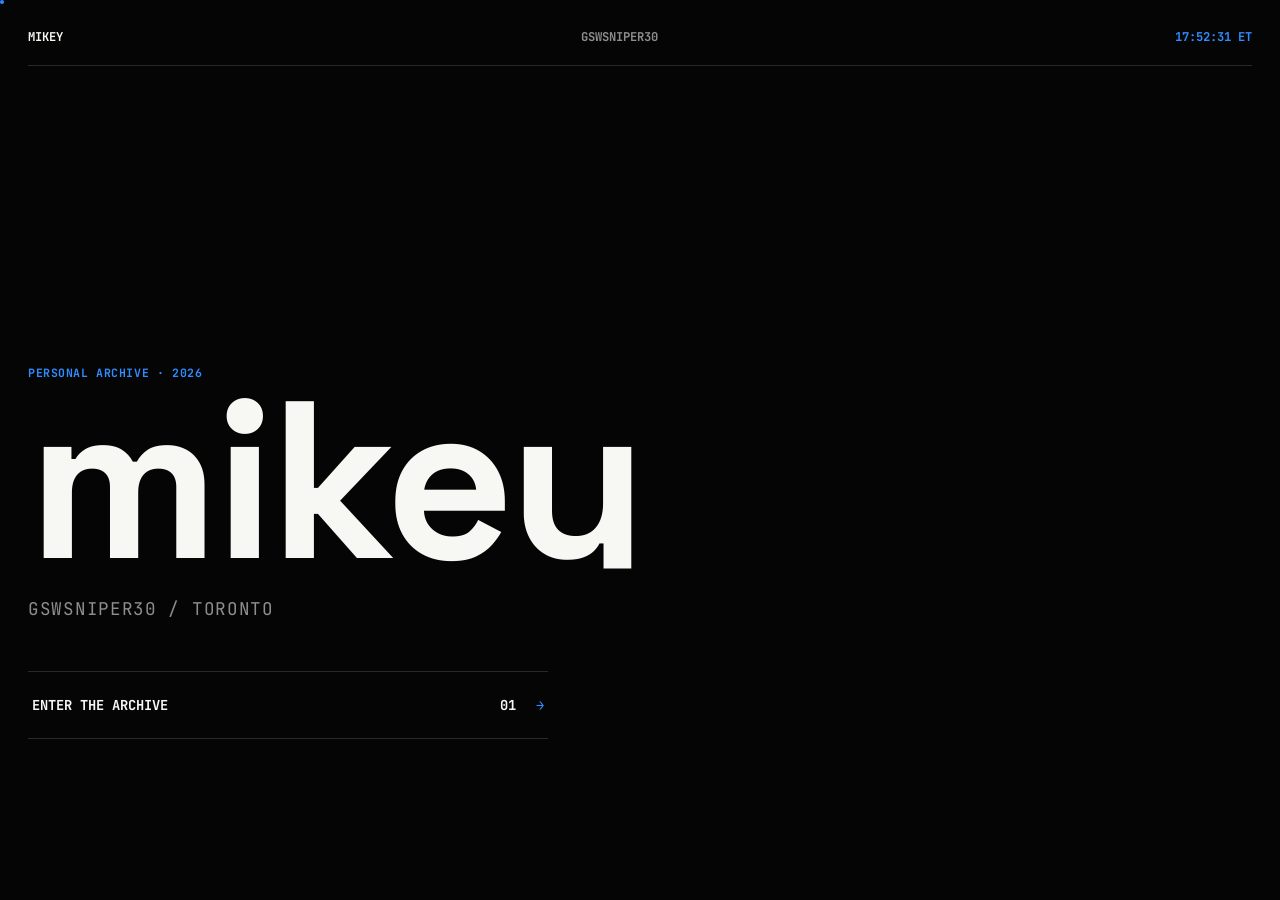
==== index.html @ 422a90d6 "Initial site launch — mikey personal archive Multi-page static site with EN/CN toggle, dark/light th" ====
<!DOCTYPE html>
<html lang="en">
<head>
  <meta charset="UTF-8">
  <meta name="viewport" content="width=device-width, initial-scale=1.0">
  <title>mikey</title>
  <meta name="description" content="Personal site for mikey.">
  <link rel="preconnect" href="https://fonts.googleapis.com">
  <link rel="preconnect" href="https://fonts.gstatic.com" crossorigin>
  <link href="https://fonts.googleapis.com/css2?family=JetBrains+Mono:wght@500;700&family=Noto+Sans+SC:wght@400;500;700;800&family=Plus+Jakarta+Sans:wght@400;500;600;700;800&family=Space+Grotesk:wght@600;700&family=ZCOOL+QingKe+HuangYou&display=swap" rel="stylesheet">
  <link rel="stylesheet" href="styles.css?v=r3">
</head>
<body class="cover-page">
  <div class="intro-loader" aria-hidden="true">
    <div class="intro-loader__mark"></div>
    <div class="intro-loader__bar"></div>
    <div class="intro-loader__counter">000</div>
  </div>

  <main class="cover">
    <div class="cover-meta" aria-label="Cover details">
      <span>mikey</span>
      <span class="cover-handle">gswsniper30</span>
      <span class="local-time" data-time>--:--:-- ET</span>
    </div>

    <section class="cover-stage" aria-label="Enter mikey site">
      <div class="cover-motion" aria-hidden="true">
        <span></span><span></span><span></span><span></span><span></span>
      </div>
      <p class="cover-kicker">personal archive · 2026</p>
      <h1>mikey</h1>
      <p class="cover-cn">gswsniper30 / toronto</p>
      <a class="enter-link" href="about.html" data-enter>
        <span data-en="Enter the archive" data-cn="进入档案">Enter the archive</span>
        <span>01</span>
        <span class="arrow">→</span>
      </a>
    </section>

    <div class="cover-ticker" aria-hidden="true">
      <span>personal archive · toronto · gswsniper30 · history · sports · music · travel · food · 2026 · </span>
      <span>personal archive · toronto · gswsniper30 · history · sports · music · travel · food · 2026 · </span>
    </div>
  </main>

  <script defer src="script.js?v=r3"></script>
</body>
</html>
---- styles.css ----
:root {
  --bg: #050505;
  --text: #f7f7f4;
  --muted: #8d8d8d;
  --line: rgba(255, 255, 255, 0.14);
  --line-strong: rgba(255, 255, 255, 0.3);
  --blue: #2f8cff;
  --blue-soft: rgba(47, 140, 255, 0.12);
  --panel: #0a0a0a;
  --panel-hover: #101010;
  --font-display: "Space Grotesk", "Noto Sans SC", sans-serif;
  --font-body: "Plus Jakarta Sans", "Noto Sans SC", system-ui, sans-serif;
  --font-cn-display: "ZCOOL QingKe HuangYou", "Noto Sans SC", sans-serif;
  --font-cn-ui: "Noto Sans SC", "Plus Jakarta Sans", system-ui, sans-serif;
  --font-mono: "JetBrains Mono", monospace;
  --ease: cubic-bezier(0.16, 1, 0.3, 1);
  --ease-hard: cubic-bezier(0.76, 0, 0.24, 1);
}

body.light {
  --bg: #f6f6f2;
  --text: #060606;
  --muted: #555;
  --line: rgba(0, 0, 0, 0.13);
  --line-strong: rgba(0, 0, 0, 0.3);
  --panel: #ffffff;
  --panel-hover: #f0f0eb;
  --blue: #005eea;
  --blue-soft: rgba(0, 94, 234, 0.08);
}

* { box-sizing: border-box; }
html { scroll-behavior: smooth; }

body {
  margin: 0;
  min-height: 100vh;
  overflow-x: hidden;
  background: var(--bg);
  color: var(--text);
  font-family: var(--font-body);
  font-size: 16px;
  line-height: 1.6;
  -webkit-font-smoothing: antialiased;
}

/* custom cursor */
.cursor-ring {
  position: fixed;
  top: 0; left: 0;
  width: 34px; height: 34px;
  border: 1px solid var(--blue);
  border-radius: 50%;
  pointer-events: none;
  z-index: 9999;
  opacity: 0.5;
  will-change: transform;
  transition: width 0.35s var(--ease), height 0.35s var(--ease),
              opacity 0.35s var(--ease), border-color 0.35s var(--ease);
}
.cursor-dot {
  position: fixed;
  top: 0; left: 0;
  width: 4px; height: 4px;
  background: var(--blue);
  border-radius: 50%;
  pointer-events: none;
  z-index: 9999;
  will-change: transform;
}
body.cursor-active .cursor-ring {
  width: 56px; height: 56px;
  opacity: 0.25;
  border-color: var(--blue);
}

a { color: inherit; text-decoration: none; }
button { color: inherit; font: inherit; }

img {
  display: block;
  width: 100%;
  opacity: 0;
  filter: blur(12px) saturate(0.6);
  transform: translateY(14px);
  transition: opacity 0.9s var(--ease), filter 0.9s var(--ease), transform 0.9s var(--ease);
}
img.image-loaded { opacity: 1; filter: none; transform: none; }

/* page wipe transition overlay */
.page-wipe {
  position: fixed;
  inset: 0;
  z-index: 500;
  background: var(--bg);
  transform: translateX(101%);
  pointer-events: all;
  will-change: transform;
}
.page-wipe--in {
  transform: translateX(0);
  transition: transform 0.9s var(--ease-hard);
}
/* blue leading edge on wipe */
.page-wipe::before {
  content: '';
  position: absolute;
  top: 0; bottom: 0;
  left: -2px; width: 2px;
  background: var(--blue);
}

/* intro loader */
.intro-loader {
  position: fixed;
  inset: 0;
  z-index: 100;
  display: grid;
  align-content: center;
  justify-items: start;
  padding: 28px;
  background: var(--bg);
  color: var(--text);
  pointer-events: none;
}
.intro-loader__mark {
  width: 44px;
  height: 44px;
  border: 1px solid var(--blue);
  animation: loaderMark 1s var(--ease) forwards;
}
.intro-loader__bar {
  width: min(460px, 100%);
  height: 1px;
  margin-top: 38px;
  background: var(--blue);
  transform: scaleX(0);
  transform-origin: left;
  animation: loaderBar 1.1s var(--ease) forwards;
}
.intro-loader__counter {
  margin-top: 14px;
  font-family: var(--font-mono);
  font-size: 0.78rem;
  font-weight: 700;
  color: var(--blue);
  letter-spacing: 0.04em;
}
body.intro-done .intro-loader { animation: loaderExit 0.7s var(--ease) forwards; }

/* cover */
.cover {
  display: grid;
  min-height: 100vh;
  padding: 28px;
  padding-bottom: 0;
  position: relative;
  overflow: hidden;
}
.cover-meta,
.site-header {
  display: grid;
  grid-template-columns: auto 1fr auto;
  align-items: center;
  gap: 24px;
  border-bottom: 1px solid var(--line);
  font-family: var(--font-mono);
  font-size: 0.76rem;
  font-weight: 700;
  text-transform: uppercase;
}
.cover-meta {
  align-self: start;
  padding-bottom: 18px;
}
.cover-meta .local-time { justify-self: end; color: var(--blue); }
.cover-meta .cover-handle { justify-self: center; color: var(--muted); }

.cover-stage {
  position: relative;
  align-self: center;
  width: min(960px, 100%);
  padding: 5vh 0 9vh;
}
.cover-motion {
  position: absolute;
  inset: -80px -140px;
  z-index: -1;
  overflow: hidden;
  pointer-events: none;
}
.cover-motion span {
  position: absolute;
  display: block;
  background: var(--blue);
  opacity: 0;
}
.cover-motion span:nth-child(1) { top: 8%; left: 0; width: 320px; height: 1px;
  animation: scanRight 5.4s 1.2s var(--ease) infinite; }
.cover-motion span:nth-child(2) { right: 14%; top: 24%; width: 1px; height: 220px;
  animation: scanDown 6.1s 1.6s var(--ease) infinite; }
.cover-motion span:nth-child(3) { left: 6%; bottom: 18%; width: 460px; height: 1px;
  animation: scanRight 7.2s 2s var(--ease) infinite reverse; }
.cover-motion span:nth-child(4) { right: 4%; bottom: 28%; width: 1px; height: 140px;
  animation: scanDown 5.8s 2.4s var(--ease) infinite reverse; }
.cover-motion span:nth-child(5) { top: 52%; left: 22%; width: 200px; height: 1px;
  animation: scanRight 4.9s 3s var(--ease) infinite; }

/* cover ticker */
.cover-ticker {
  position: absolute;
  bottom: 0;
  left: -28px;
  right: -28px;
  display: flex;
  overflow: hidden;
  padding: 11px 0;
  border-top: 1px solid var(--line);
  font-family: var(--font-mono);
  font-size: 0.7rem;
  font-weight: 700;
  text-transform: uppercase;
  color: var(--muted);
  white-space: nowrap;
  user-select: none;
  opacity: 0;
}
body.cover-page.page-ready .cover-ticker { animation: coverTextIn 0.6s 1.6s var(--ease) both; }
.cover-ticker span {
  display: inline-block;
  flex-shrink: 0;
  padding-right: 3rem;
  animation: ticker 22s linear infinite;
}
.cover-ticker span + span { animation-delay: -11s; }

.cover-kicker,
.eyebrow,
.text-panel span,
.list-stack span,
.photo-story span,
.page-index span,
.pager-next span,
.traits-grid article span,
.athlete-grid article span {
  color: var(--blue);
  font-family: var(--font-mono);
  font-size: 0.72rem;
  font-weight: 700;
  text-transform: uppercase;
  letter-spacing: 0.05em;
}

.cover h1 {
  margin: 0;
  font-family: var(--font-display);
  font-size: clamp(5rem, 18vw, 14rem);
  line-height: 0.78;
  letter-spacing: -0.02em;
  transform-origin: left bottom;
}
.cover-cn {
  margin: 26px 0 48px;
  color: var(--muted);
  font-family: var(--font-mono);
  font-size: 1.1rem;
  letter-spacing: 0.04em;
  text-transform: uppercase;
}

.enter-link {
  display: grid;
  width: min(520px, 100%);
  grid-template-columns: 1fr auto auto;
  align-items: center;
  gap: 20px;
  padding: 22px 4px;
  border-top: 1px solid var(--line);
  border-bottom: 1px solid var(--line);
  font-family: var(--font-mono);
  font-weight: 700;
  font-size: 0.86rem;
  text-transform: uppercase;
  transition: color 0.3s var(--ease), transform 0.4s var(--ease), border-color 0.3s var(--ease);
}
.enter-link .arrow { color: var(--blue); transition: transform 0.4s var(--ease); }
.enter-link:hover { color: var(--blue); transform: translateX(12px); border-color: var(--blue); }
.enter-link:hover .arrow { transform: translateX(8px); }

/* site header */
.site-header {
  position: sticky;
  top: 0;
  z-index: 10;
  padding: 18px 28px;
  background: color-mix(in srgb, var(--bg) 92%, transparent);
  backdrop-filter: blur(18px);
}
.brand {
  font-family: var(--font-display);
  font-size: 1.05rem;
  text-transform: none;
  letter-spacing: -0.01em;
}
.site-header nav {
  display: flex;
  justify-content: center;
  gap: 18px;
  min-width: 0;
}
.site-header nav a,
.header-tools button,
.header-tools span { color: var(--muted); transition: color 0.2s var(--ease); }
.site-header nav a.active,
.site-header nav a:hover,
.header-tools button:hover { color: var(--blue); }
.header-tools {
  display: flex;
  align-items: center;
  gap: 14px;
  min-width: 0;
}
.header-tools button {
  border: 0;
  background: transparent;
  cursor: pointer;
  font-family: var(--font-mono);
  font-size: 0.74rem;
  font-weight: 700;
  padding: 4px 0;
}
.header-tools .local-time { color: var(--blue); }

/* chinese mode */
body.lang-cn { font-family: var(--font-cn-ui); }
body.lang-cn .cover h1,
body.lang-cn .page-hero h1,
body.lang-cn .text-panel h2,
body.lang-cn .list-stack h2,
body.lang-cn .photo-story h2,
body.lang-cn .traits-grid h3,
body.lang-cn .athlete-grid h3,
body.lang-cn .page-index a strong,
body.lang-cn .link-rows h2 {
  font-family: var(--font-cn-display);
  font-weight: 400;
  letter-spacing: 0;
}
body.lang-cn .site-header nav a,
body.lang-cn .header-tools button,
body.lang-cn .page-hero p,
body.lang-cn .text-panel p,
body.lang-cn .list-stack p,
body.lang-cn .photo-story p,
body.lang-cn .traits-grid p,
body.lang-cn .athlete-grid p { font-family: var(--font-cn-ui); }

/* page shell */
.page-shell {
  width: min(1180px, calc(100% - 56px));
  margin: 0 auto;
}
.page-hero {
  padding: 96px 0 52px;
  border-bottom: 1px solid var(--line);
  overflow: hidden;
}
.page-hero h1 {
  max-width: 1000px;
  margin: 22px 0 28px;
  font-family: var(--font-display);
  font-size: clamp(2.4rem, 7vw, 7.4rem);
  line-height: 0.92;
  letter-spacing: -0.02em;
  overflow-wrap: break-word;
}
.page-hero p:last-child {
  max-width: 700px;
  color: var(--muted);
  font-size: 1.1rem;
  overflow-wrap: break-word;
}

/* inner page hero entrance animations */
body:not(.page-ready) .page-hero .eyebrow,
body:not(.page-ready) .page-hero h1,
body:not(.page-ready) .page-hero p:last-child { opacity: 0; }

body.page-ready .page-hero .eyebrow {
  animation: slideUpIn 0.55s 0.1s var(--ease) both;
}
/* h1 just fades in — scramble effect handles the "cool" */
body.page-ready .page-hero h1 {
  animation: fadeIn 0.4s 0.2s var(--ease) both;
}
body.page-ready .page-hero p:last-child {
  animation: slideUpIn 0.65s 0.9s var(--ease) both;
}

/* grids */
.content-grid,
.photo-story {
  display: grid;
  grid-template-columns: 1fr 1fr;
  gap: 1px;
  padding: 64px 0;
}
.text-panel,
.image-panel,
.list-stack article,
.list-stack a,
.photo-story article {
  min-height: 320px;
  border: 1px solid var(--line);
  background: var(--panel);
  transition: background 0.3s var(--ease), border-color 0.3s var(--ease), transform 0.35s var(--ease);
}
.text-panel,
.list-stack article,
.list-stack a { padding: 34px; }
.list-stack a { display: block; }
.list-stack a:hover,
.text-panel:hover,
.list-stack article:hover,
.photo-story article:hover,
.traits-grid article:hover,
.athlete-grid article:hover {
  background: var(--panel-hover);
  border-color: var(--line-strong);
  transform: translateY(-4px);
}
.list-stack a:hover h2 { color: var(--blue); }

.text-panel.wide { grid-column: 1 / -1; }

.text-panel h2,
.list-stack h2,
.photo-story h2 {
  margin: 18px 0 12px;
  font-family: var(--font-display);
  font-size: clamp(1.8rem, 3.6vw, 3.2rem);
  line-height: 1.02;
  letter-spacing: -0.02em;
  overflow-wrap: break-word;
  transition: color 0.3s var(--ease);
}
.text-panel p, .list-stack p, .photo-story p { overflow-wrap: break-word; color: var(--muted); }

.image-panel { padding: 0; overflow: hidden; }
.image-panel img,
.photo-story img { height: 100%; min-height: 320px; object-fit: cover; }

.list-stack { display: grid; gap: 1px; padding: 64px 0; }
.list-stack.cols-2 { grid-template-columns: repeat(2, minmax(0, 1fr)); }
.list-stack.cols-3 { grid-template-columns: repeat(3, minmax(0, 1fr)); }

.photo-story article {
  display: grid;
  grid-template-rows: 320px auto auto;
  padding: 0;
  overflow: hidden;
}
.photo-story article span,
.photo-story article h2 { padding-inline: 24px; }
.photo-story article span { padding-top: 22px; }
.photo-story article h2 { padding-bottom: 26px; }

/* traits grid */
.traits-grid {
  display: grid;
  grid-template-columns: repeat(4, minmax(0, 1fr));
  gap: 1px;
  padding: 0 0 64px;
}
.traits-grid article {
  border: 1px solid var(--line);
  background: var(--panel);
  padding: 24px;
  min-height: 180px;
  display: grid;
  align-content: space-between;
  transition: background 0.3s var(--ease), border-color 0.3s var(--ease), transform 0.35s var(--ease);
}
.traits-grid h3 {
  margin: 14px 0 0;
  font-family: var(--font-display);
  font-size: 1.4rem;
  line-height: 1.1;
  letter-spacing: -0.01em;
}

/* athlete grid */
.athlete-grid {
  display: grid;
  grid-template-columns: repeat(3, minmax(0, 1fr));
  gap: 1px;
  padding: 64px 0;
}
.athlete-grid article {
  border: 1px solid var(--line);
  background: var(--panel);
  padding: 30px;
  min-height: 240px;
  display: grid;
  align-content: space-between;
  transition: background 0.3s var(--ease), border-color 0.3s var(--ease), transform 0.35s var(--ease);
}
.athlete-grid h3 {
  margin: 12px 0 6px;
  font-family: var(--font-display);
  font-size: 1.6rem;
  line-height: 1.05;
  letter-spacing: -0.01em;
}

/* spotify */
.spotify-embed {
  grid-column: 1 / -1;
  border: 1px solid var(--line);
  background: var(--panel);
  padding: 18px;
}
.spotify-embed iframe {
  display: block;
  width: 100%;
  border: 0;
}

/* page index */
.page-index {
  display: grid;
  grid-template-columns: repeat(2, minmax(0, 1fr));
  gap: 1px;
  padding: 64px 0 96px;
}
.page-index a {
  display: grid;
  min-height: 150px;
  align-content: space-between;
  border: 1px solid var(--line);
  padding: 26px;
  background: var(--panel);
  font-family: var(--font-display);
  font-size: clamp(1.8rem, 3vw, 3rem);
  line-height: 1;
  letter-spacing: -0.02em;
  transition: background 0.3s var(--ease), color 0.3s var(--ease),
              border-color 0.3s var(--ease), transform 0.35s var(--ease);
}
.page-index a:hover {
  color: var(--blue);
  background: var(--panel-hover);
  border-color: var(--line-strong);
  transform: translateY(-4px);
}

/* link rows (links page) */
.link-rows {
  display: grid;
  padding: 64px 0;
}
.link-rows a {
  display: grid;
  grid-template-columns: 100px 1fr auto;
  align-items: center;
  gap: 28px;
  padding: 32px 4px;
  border-bottom: 1px solid var(--line);
  transition: color 0.3s var(--ease), padding-left 0.4s var(--ease), border-color 0.3s var(--ease);
}
.link-rows a:first-child { border-top: 1px solid var(--line); }
.link-rows a:hover { color: var(--blue); padding-left: 18px; border-color: var(--blue); }
.link-rows a .link-label {
  font-family: var(--font-mono);
  font-size: 0.72rem;
  font-weight: 700;
  text-transform: uppercase;
  color: var(--muted);
  letter-spacing: 0.04em;
  transition: color 0.3s var(--ease);
}
.link-rows a:hover .link-label { color: var(--blue); }
.link-rows a h2 {
  margin: 0;
  font-family: var(--font-display);
  font-size: clamp(1.6rem, 3vw, 2.6rem);
  line-height: 1;
  letter-spacing: -0.02em;
  transition: color 0.3s var(--ease);
}
.link-rows a .link-arrow {
  font-family: var(--font-mono);
  font-size: 1.2rem;
  color: var(--blue);
  transition: transform 0.4s var(--ease);
}
.link-rows a:hover .link-arrow { transform: translate(6px, -6px); }
body.lang-cn .link-rows h2 { font-family: var(--font-cn-display); font-weight: 400; }

/* pager next */
.pager-next {
  display: grid;
  grid-template-columns: auto 1fr auto auto;
  align-items: center;
  gap: 20px;
  padding: 28px 4px;
  margin-bottom: 64px;
  border-top: 1px solid var(--line);
  border-bottom: 1px solid var(--line);
  font-family: var(--font-mono);
  font-size: 0.86rem;
  font-weight: 700;
  text-transform: uppercase;
  transition: color 0.3s var(--ease), transform 0.35s var(--ease), border-color 0.3s var(--ease);
}
.pager-next strong {
  font-family: var(--font-display);
  font-weight: 700;
  font-size: 1.4rem;
  text-transform: none;
  letter-spacing: -0.01em;
  justify-self: end;
  transition: color 0.3s var(--ease);
}
.pager-next .arrow { color: var(--blue); transition: transform 0.35s var(--ease); }
.pager-next:hover { color: var(--blue); border-color: var(--blue); transform: translateX(8px); }
.pager-next:hover .arrow { transform: translateX(10px); }
body.lang-cn .pager-next strong { font-family: var(--font-cn-display); font-weight: 400; }

/* footer */
.site-footer {
  display: grid;
  grid-template-columns: auto 1fr auto;
  align-items: center;
  gap: 24px;
  padding: 24px 28px;
  border-top: 1px solid var(--line);
  font-family: var(--font-mono);
  font-size: 0.72rem;
  font-weight: 700;
  text-transform: uppercase;
  color: var(--muted);
}
.site-footer .local-time { color: var(--blue); justify-self: end; }
.site-footer .footer-center { justify-self: center; }

/* reveal */
.reveal {
  opacity: 0;
  transform: translateY(36px);
  transition: opacity 0.8s var(--ease), transform 0.8s var(--ease);
  transition-delay: var(--stagger, 0ms);
}
.reveal.visible { opacity: 1; transform: none; }

/* inner page hero reveal */
body:not(.page-ready) .site-header,
body:not(.page-ready) .cover-meta,
body:not(.page-ready) .cover-stage { opacity: 0; transform: translateY(18px); }

body.page-ready .site-header,
body.page-ready .cover-meta,
body.page-ready .cover-stage {
  opacity: 1;
  transform: none;
  transition: opacity 0.9s var(--ease), transform 0.9s var(--ease);
}

/* cover-specific entry animations */
body.cover-page.page-ready .cover-meta { animation: coverMetaIn 0.8s 0.58s var(--ease) both; }
body.cover-page.page-ready .cover-kicker { animation: slideUpIn 0.72s 0.8s var(--ease) both; }
body.cover-page.page-ready .cover h1 { animation: coverTitleIn 1.1s 0.92s var(--ease) both; }
body.cover-page.page-ready .cover-cn { animation: slideUpIn 0.72s 1.18s var(--ease) both; }
body.cover-page.page-ready .enter-link {
  animation: slideUpIn 0.8s 1.32s var(--ease) both, enterPulse 2.6s 2.4s ease-in-out infinite;
}

body.exiting { animation: exitFade 0.3s var(--ease) forwards; }

@keyframes fadeIn { from { opacity: 0; } }
@keyframes exitFade { to { opacity: 0; transform: translateY(-12px); } }
@keyframes loaderBar { 0% { transform: scaleX(0); } 72%, 100% { transform: scaleX(1); } }
@keyframes loaderMark {
  0% { opacity: 0; transform: rotate(0deg) scale(0.72); }
  55% { opacity: 1; }
  100% { opacity: 1; transform: rotate(45deg) scale(1); }
}
@keyframes loaderExit { to { opacity: 0; transform: translateY(-24px); visibility: hidden; } }
@keyframes coverMetaIn { from { opacity: 0; transform: translateY(-18px); } }
@keyframes slideUpIn { from { opacity: 0; transform: translateY(28px); } }
@keyframes coverTitleIn {
  0% { opacity: 0; clip-path: inset(0 100% 0 0); transform: translateY(34px) scaleX(0.96); }
  100% { opacity: 1; clip-path: inset(0 0 0 0); transform: none; }
}
@keyframes titleWipeIn {
  0% { opacity: 0; clip-path: inset(0 0 100% 0); transform: translateY(20px); }
  100% { opacity: 1; clip-path: inset(0 0 0% 0); transform: none; }
}
@keyframes enterPulse {
  0%, 100% { border-color: var(--line); }
  50% { border-color: var(--blue); }
}
@keyframes scanRight {
  0% { opacity: 0; transform: translateX(-45%); }
  12%, 42% { opacity: 0.55; }
  70%, 100% { opacity: 0; transform: translateX(120%); }
}
@keyframes scanDown {
  0% { opacity: 0; transform: translateY(-45%); }
  12%, 42% { opacity: 0.45; }
  70%, 100% { opacity: 0; transform: translateY(120%); }
}
@keyframes ticker {
  from { transform: translateX(0); }
  to { transform: translateX(-100%); }
}

/* toast notification */
.toast {
  position: fixed;
  bottom: 32px;
  left: 50%;
  transform: translateX(-50%) translateY(16px);
  font-family: var(--font-mono);
  font-size: 0.76rem;
  font-weight: 700;
  text-transform: uppercase;
  letter-spacing: 0.06em;
  color: var(--bg);
  background: var(--blue);
  padding: 11px 22px;
  pointer-events: none;
  z-index: 999;
  opacity: 0;
  white-space: nowrap;
  transition: opacity 0.3s var(--ease), transform 0.3s var(--ease);
}
.toast.visible {
  opacity: 1;
  transform: translateX(-50%) translateY(0);
}

/* link-rows button (for copy action) */
.link-rows button {
  border: 0;
  border-bottom: 1px solid var(--line);
  background: none;
  -webkit-appearance: none;
  appearance: none;
  margin: 0;
  font: inherit;
  color: inherit;
  cursor: pointer;
  text-align: left;
  display: grid;
  grid-template-columns: 100px 1fr auto;
  align-items: center;
  width: 100%;
  gap: 28px;
  padding: 32px 4px;
  transition: color 0.3s var(--ease), padding-left 0.4s var(--ease), border-color 0.3s var(--ease);
}
.link-rows button:hover { color: var(--blue); padding-left: 18px; border-color: var(--blue); }
.link-rows button:hover .link-label { color: var(--blue); }
.link-rows button .link-arrow {
  font-family: var(--font-mono);
  font-size: 0.72rem;
  font-weight: 700;
  letter-spacing: 0.04em;
  color: var(--blue);
}
.link-rows button h2 {
  margin: 0;
  font-family: var(--font-display);
  font-size: clamp(1.6rem, 3vw, 2.6rem);
  font-weight: 700;
  line-height: 1;
  letter-spacing: -0.02em;
  transition: color 0.3s var(--ease);
}
body.lang-cn .link-rows button h2 { font-family: var(--font-cn-display); font-weight: 400; }

/* pinyin annotation (faq name card) */
.name-cn {
  display: flex;
  flex-direction: column;
  gap: 3px;
  margin: 10px 0 8px;
  font-family: var(--font-cn-display);
  font-size: 2rem;
  line-height: 1.2;
  color: var(--text);
}
.pinyin {
  font-family: var(--font-mono);
  font-size: 0.72rem;
  font-weight: 700;
  color: var(--blue);
  letter-spacing: 0.06em;
  text-transform: none;
}

/* device list (setup page – no images) */
.device-list {
  display: grid;
  padding: 64px 0;
}
.device-item {
  display: grid;
  grid-template-columns: 100px 1fr;
  align-items: center;
  gap: 32px;
  padding: 30px 4px;
  border-bottom: 1px solid var(--line);
  transition: border-color 0.3s var(--ease), padding-left 0.35s var(--ease);
}
.device-item:first-child { border-top: 1px solid var(--line); }
.device-item:hover { border-color: var(--line-strong); padding-left: 10px; }
.device-cat {
  font-family: var(--font-mono);
  font-size: 0.72rem;
  font-weight: 700;
  text-transform: uppercase;
  color: var(--muted);
  letter-spacing: 0.04em;
}
.device-item h3 {
  margin: 0;
  font-family: var(--font-display);
  font-size: clamp(1.4rem, 2.6vw, 2.2rem);
  line-height: 1.1;
  letter-spacing: -0.02em;
  font-weight: 700;
}
body.lang-cn .device-item h3 { font-family: var(--font-cn-display); font-weight: 400; }

@media (max-width: 920px) {
  .traits-grid { grid-template-columns: repeat(2, minmax(0, 1fr)); }
  .athlete-grid, .list-stack.cols-3 { grid-template-columns: repeat(2, minmax(0, 1fr)); }
}

@media (max-width: 780px) {
  .intro-loader { padding: 16px; }
  .cover, .site-header, .site-footer { padding-inline: 16px; }
  .site-header { grid-template-columns: 1fr; gap: 12px; }
  .site-header nav {
    justify-content: flex-start; gap: 14px;
    overflow-x: auto; padding-bottom: 2px; scrollbar-width: none;
  }
  .site-header nav::-webkit-scrollbar { display: none; }
  .header-tools { justify-content: space-between; }
  .header-tools .local-time { display: none; }
  .page-shell { width: calc(100% - 32px); margin: 0 auto; }
  .page-hero { padding: 72px 0 44px; }
  .content-grid, .photo-story, .list-stack.cols-2,
  .list-stack.cols-3, .athlete-grid, .page-index, .traits-grid {
    grid-template-columns: 1fr; padding: 48px 0;
  }
  .cover-motion { inset: -38px -40px; }
  .cover-cn { font-size: 0.9rem; }
  .pager-next { grid-template-columns: auto 1fr auto; gap: 14px; padding: 22px 4px; }
  .pager-next strong { font-size: 1.1rem; }
  .site-footer { grid-template-columns: 1fr; gap: 8px; }
  .site-footer .local-time, .site-footer .footer-center { justify-self: start; }
  .link-rows a,
  .link-rows button { grid-template-columns: 80px 1fr auto; gap: 16px; padding: 24px 4px; }
  .link-rows a h2,
  .link-rows button h2 { font-size: 1.4rem; }
  .device-item { grid-template-columns: 80px 1fr; gap: 18px; padding: 22px 4px; }
  .cursor-ring, .cursor-dot { display: none; }
}

@media (prefers-reduced-motion: reduce) {
  *, *::before, *::after {
    animation-duration: 0.01ms !important;
    animation-iteration-count: 1 !important;
    scroll-behavior: auto !important;
    transition-duration: 0.01ms !important;
  }
  .intro-loader { display: none; }
  .cursor-ring, .cursor-dot { display: none; }
}
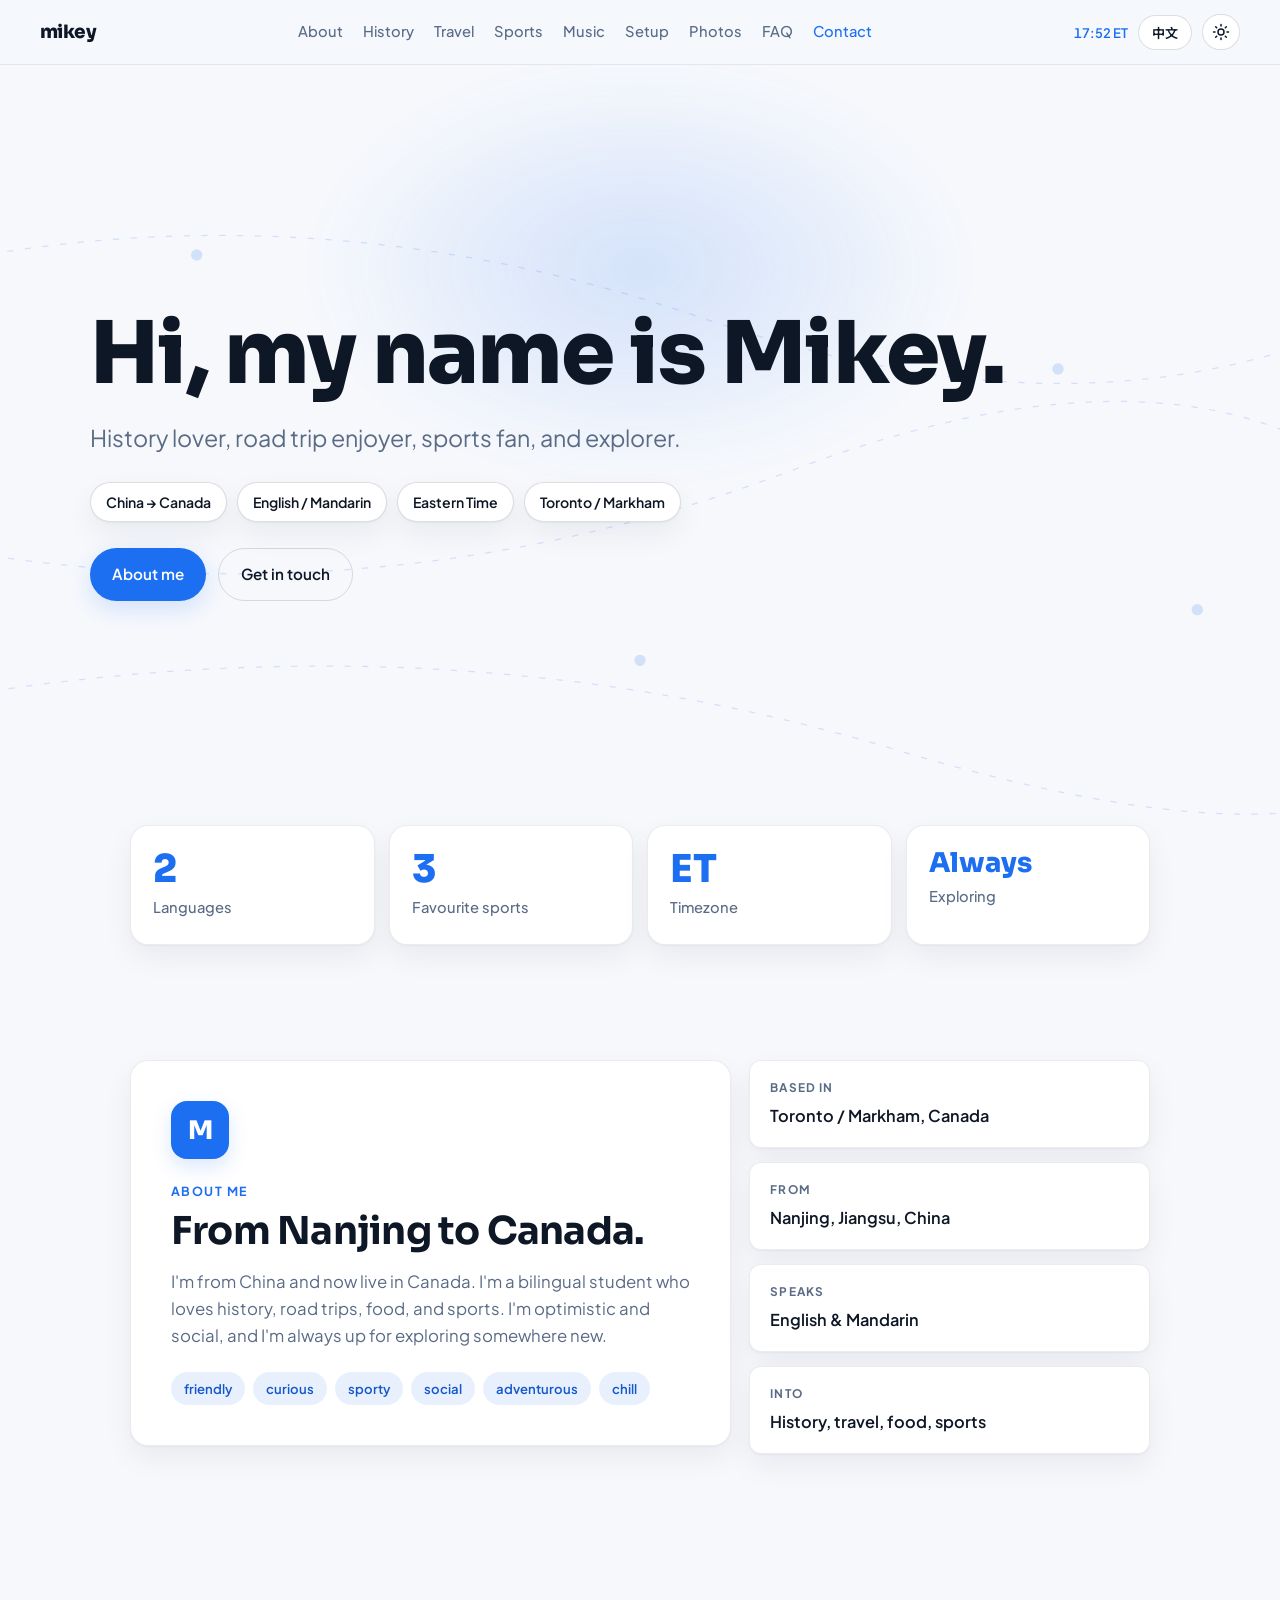
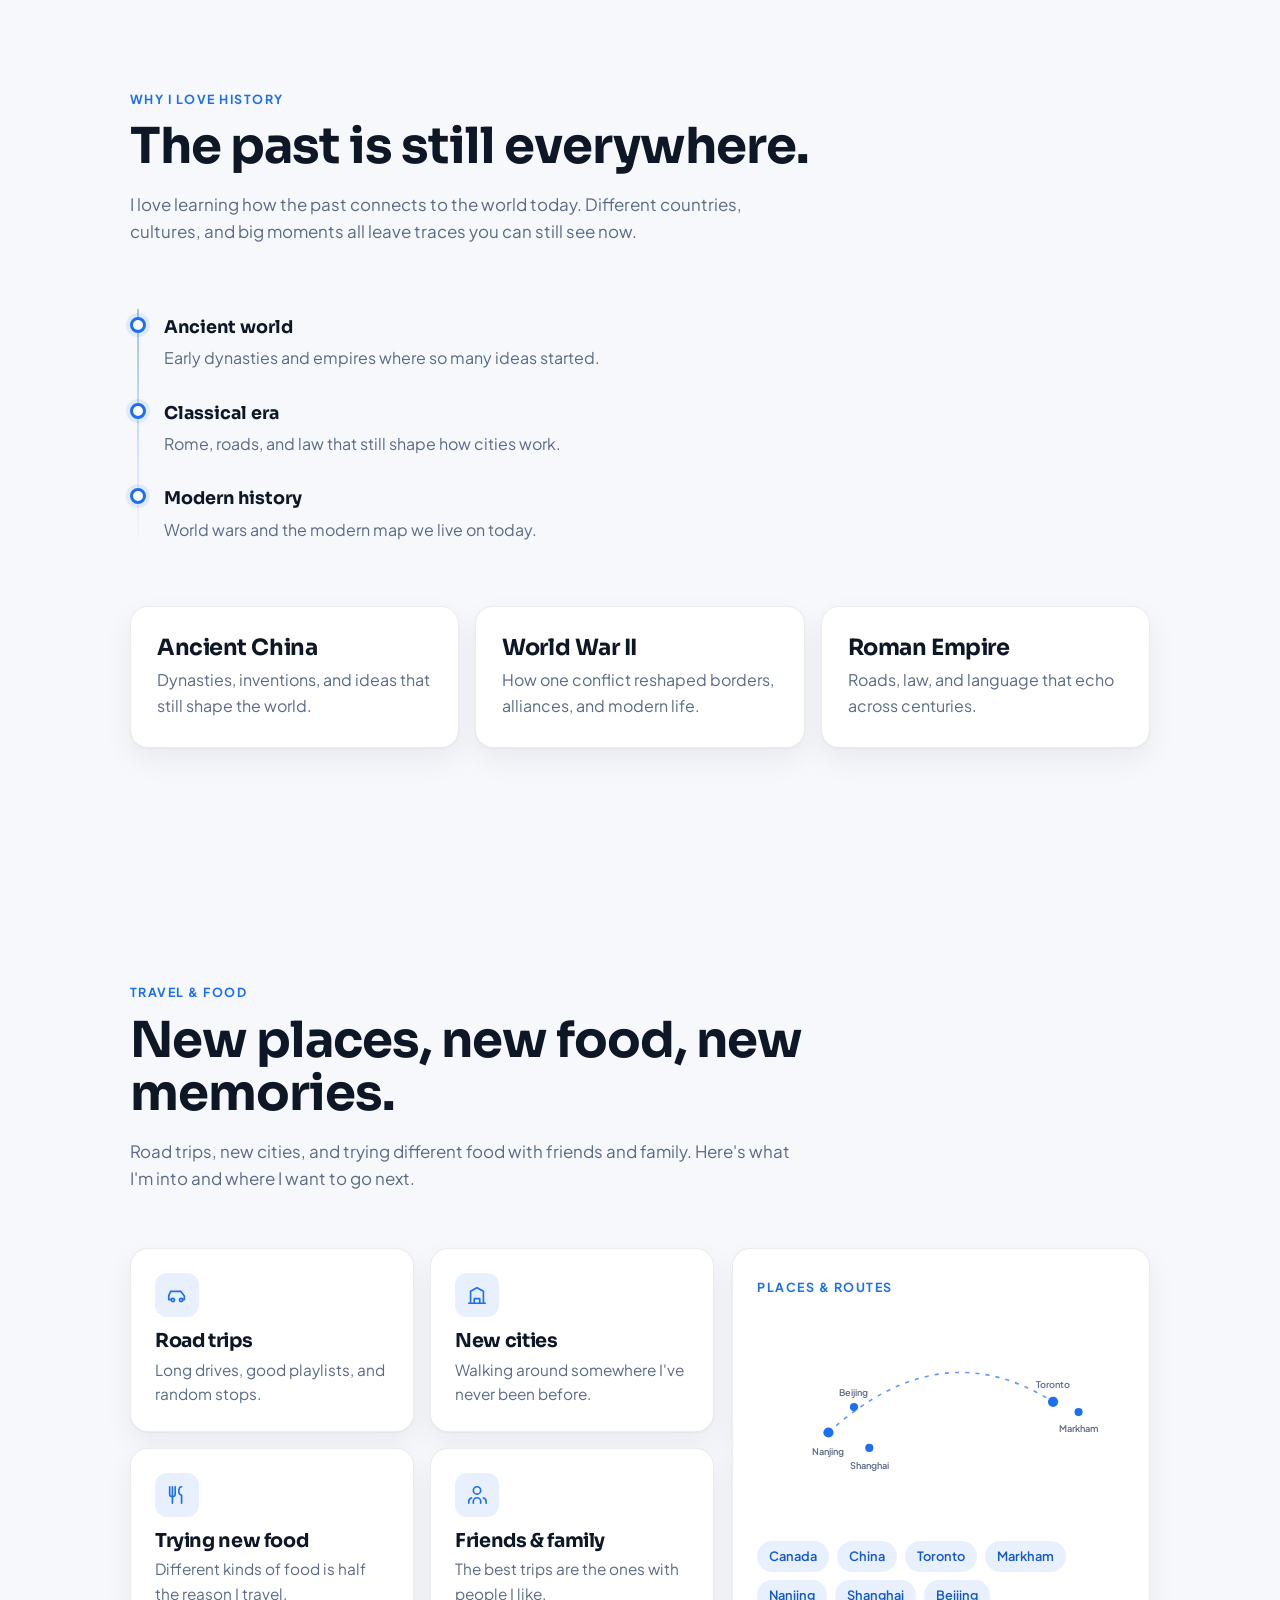
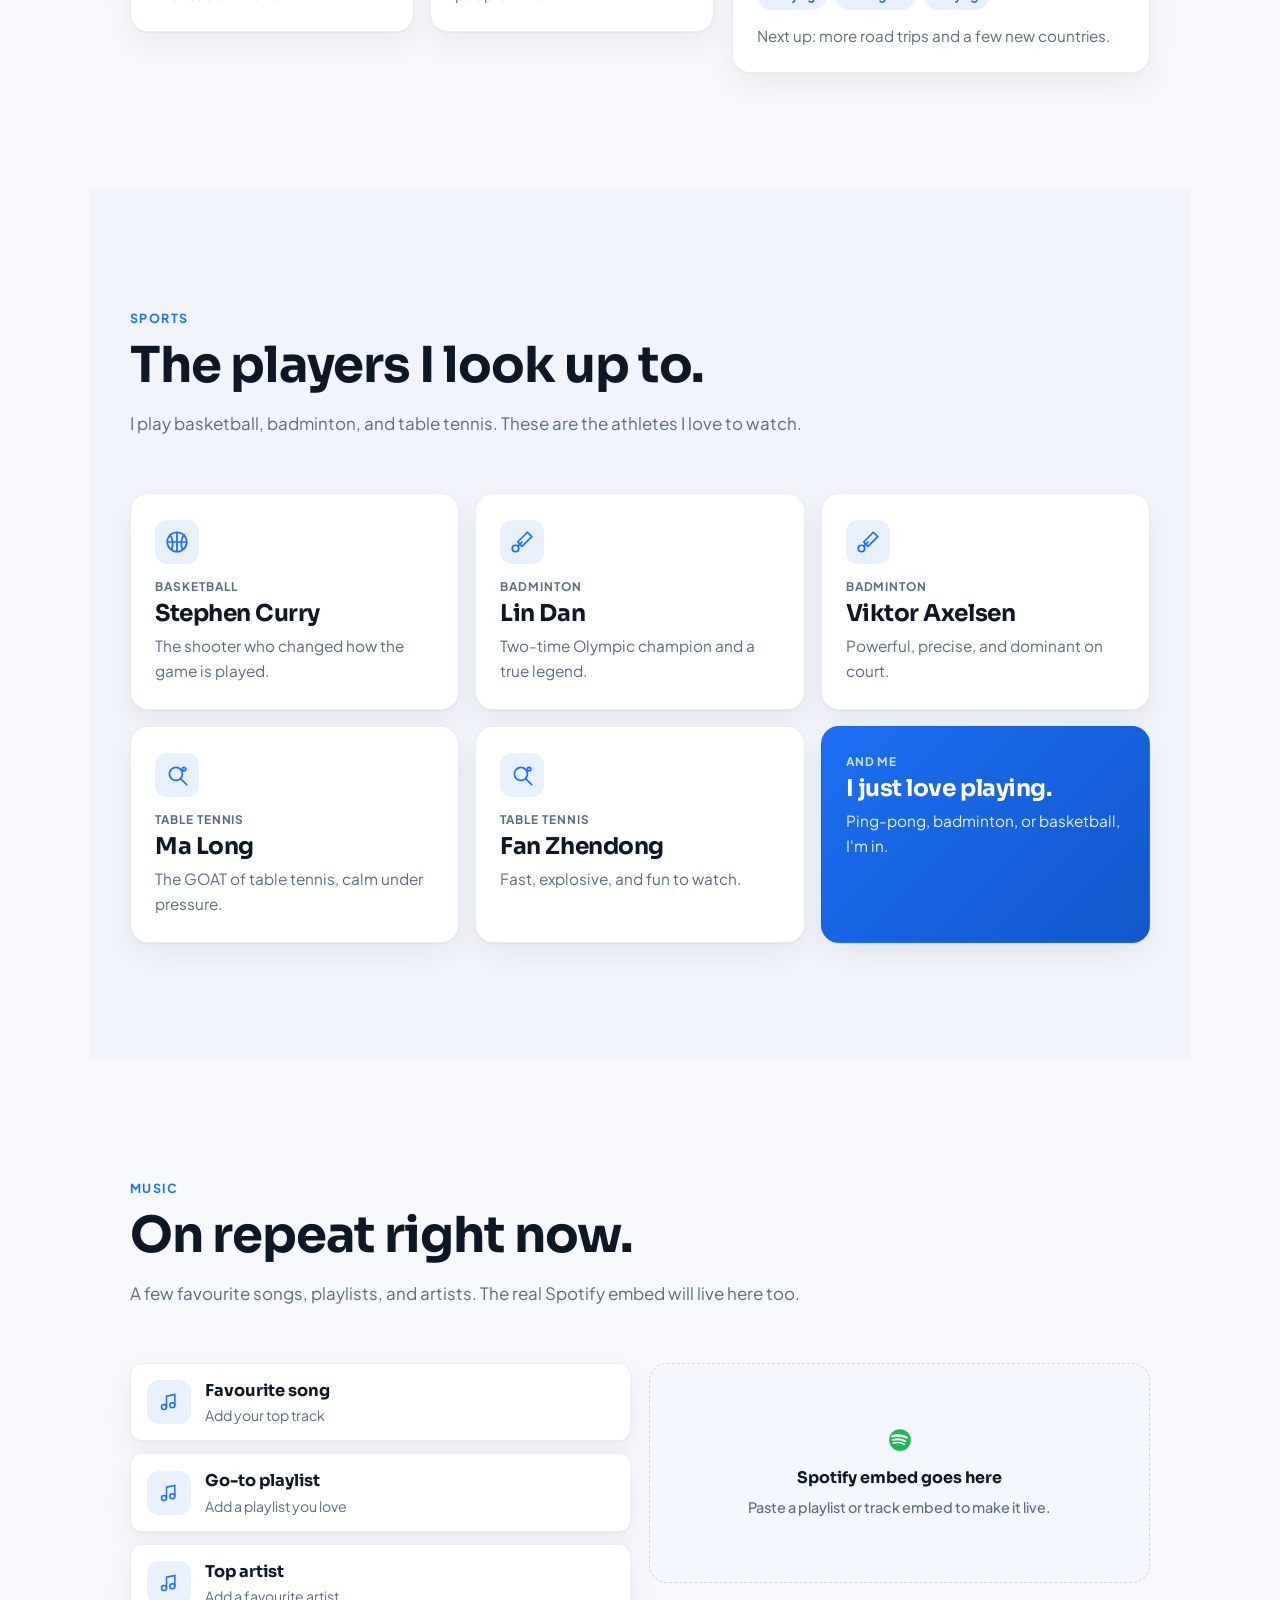
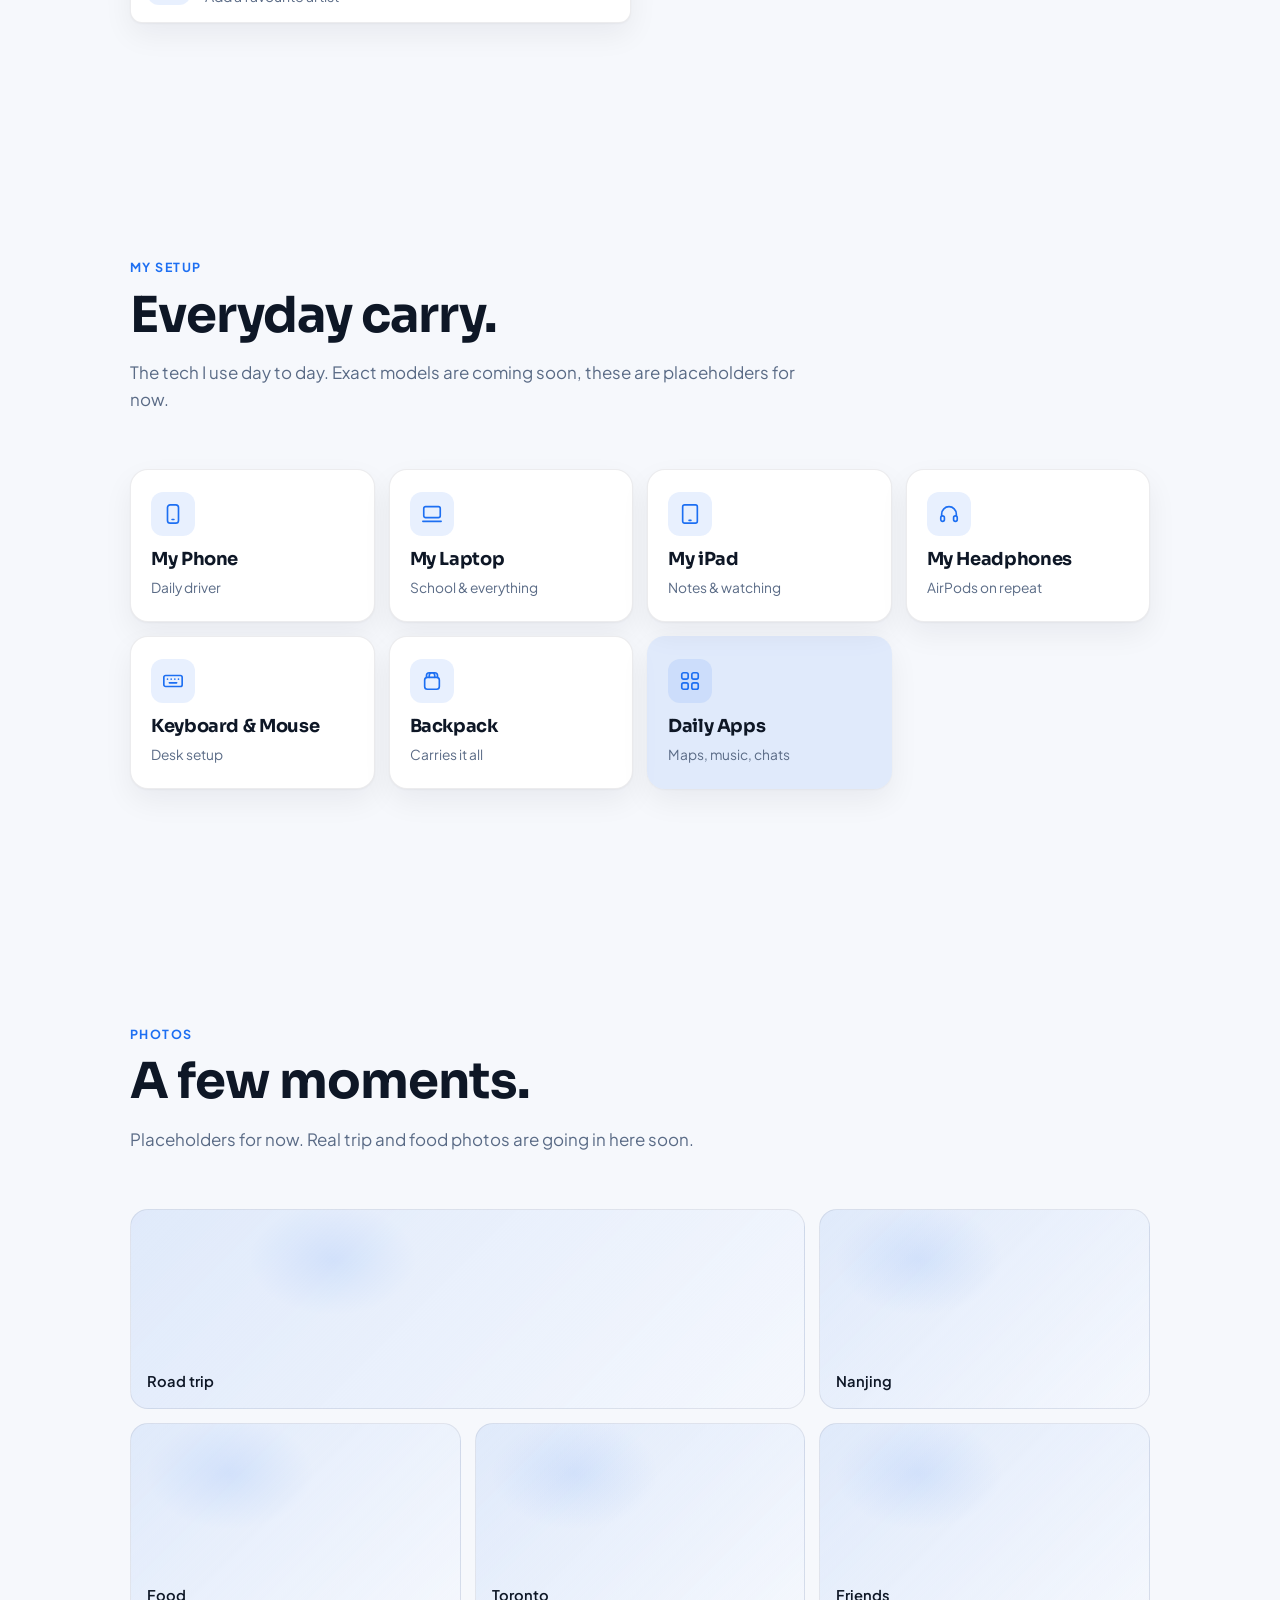
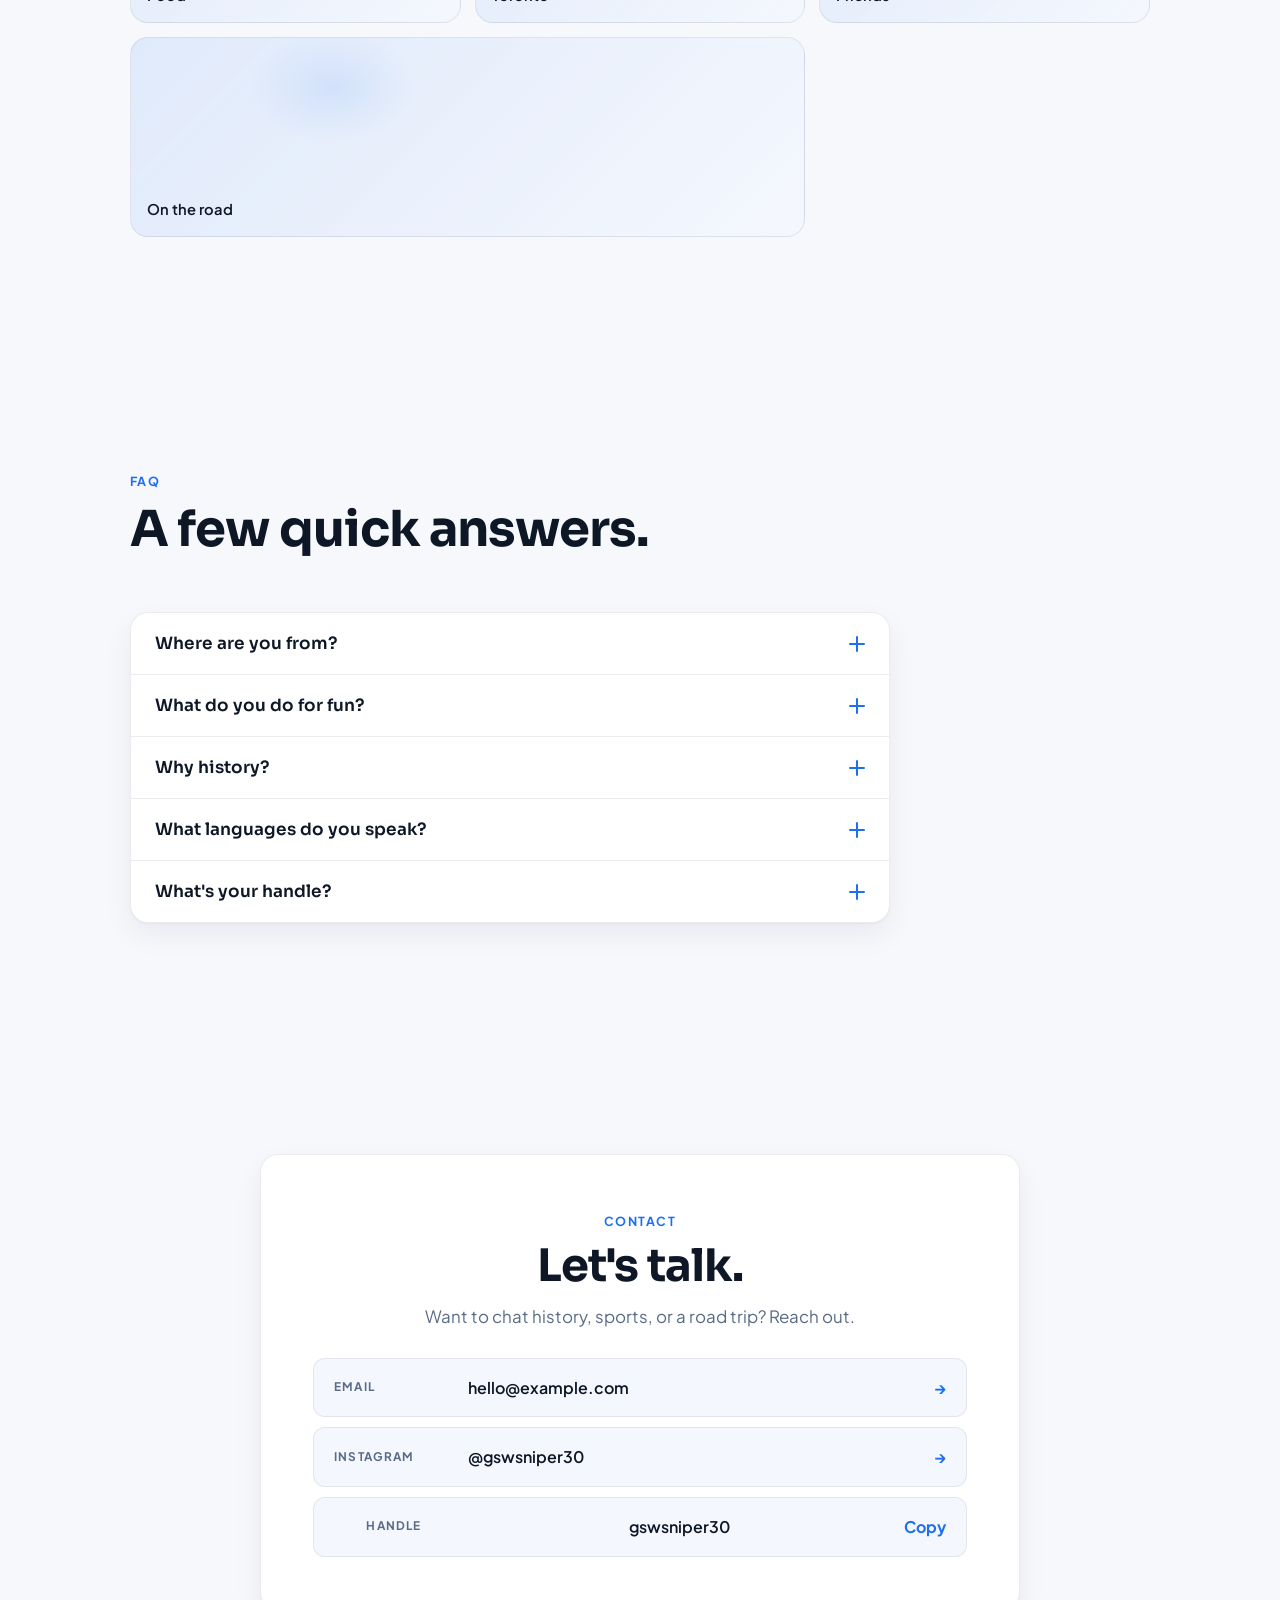
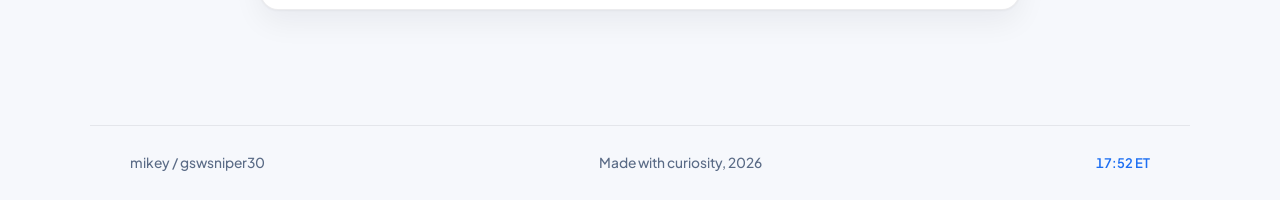
==== commit 71c53fde: "rebuild: single-page modern-minimal portfolio (blue, light/dark, EN/中文)" ====
--- a/index.html
+++ b/index.html
@@ -1,49 +1,493 @@
 <!DOCTYPE html>
 <html lang="en">
 <head>
-  <meta charset="UTF-8">
-  <meta name="viewport" content="width=device-width, initial-scale=1.0">
-  <title>mikey</title>
-  <meta name="description" content="Personal site for mikey.">
-  <link rel="preconnect" href="https://fonts.googleapis.com">
-  <link rel="preconnect" href="https://fonts.gstatic.com" crossorigin>
-  <link href="https://fonts.googleapis.com/css2?family=JetBrains+Mono:wght@500;700&family=Noto+Sans+SC:wght@400;500;700;800&family=Plus+Jakarta+Sans:wght@400;500;600;700;800&family=Space+Grotesk:wght@600;700&family=ZCOOL+QingKe+HuangYou&display=swap" rel="stylesheet">
-  <link rel="stylesheet" href="styles.css?v=r3">
+  <meta charset="UTF-8" />
+  <meta name="viewport" content="width=device-width, initial-scale=1.0" />
+  <title>Mikey</title>
+  <meta name="description" content="Mikey (gswsniper30) - history lover, road trip enjoyer, sports fan, and explorer. China to Canada, based in the Toronto / Markham area." />
+  <link rel="preconnect" href="https://fonts.googleapis.com" />
+  <link rel="preconnect" href="https://fonts.gstatic.com" crossorigin />
+  <link href="https://fonts.googleapis.com/css2?family=Noto+Sans+SC:wght@400;500;700&family=Plus+Jakarta+Sans:wght@400;500;600;700&family=Sora:wght@500;600;700;800&display=swap" rel="stylesheet" />
+  <link rel="stylesheet" href="styles.css" />
 </head>
-<body class="cover-page">
-  <div class="intro-loader" aria-hidden="true">
-    <div class="intro-loader__mark"></div>
-    <div class="intro-loader__bar"></div>
-    <div class="intro-loader__counter">000</div>
-  </div>
-
-  <main class="cover">
-    <div class="cover-meta" aria-label="Cover details">
-      <span>mikey</span>
-      <span class="cover-handle">gswsniper30</span>
-      <span class="local-time" data-time>--:--:-- ET</span>
+<body>
+  <a class="skip-link" href="#about" data-en="Skip to content" data-cn="跳到内容">Skip to content</a>
+
+  <!-- header -->
+  <header class="nav">
+    <a class="nav__brand" href="#top">mikey</a>
+    <nav class="nav__links" aria-label="Sections">
+      <a href="#about" data-en="About" data-cn="关于">About</a>
+      <a href="#history" data-en="History" data-cn="历史">History</a>
+      <a href="#travel" data-en="Travel" data-cn="旅行">Travel</a>
+      <a href="#sports" data-en="Sports" data-cn="运动">Sports</a>
+      <a href="#music" data-en="Music" data-cn="音乐">Music</a>
+      <a href="#setup" data-en="Setup" data-cn="装备">Setup</a>
+      <a href="#photos" data-en="Photos" data-cn="照片">Photos</a>
+      <a href="#faq" data-en="FAQ" data-cn="问答">FAQ</a>
+      <a href="#contact" data-en="Contact" data-cn="联系">Contact</a>
+    </nav>
+    <div class="nav__tools">
+      <span class="clock" data-time aria-label="Eastern Time">--:-- ET</span>
+      <button class="tool-btn" type="button" data-lang aria-label="Switch language">中文</button>
+      <button class="tool-btn tool-btn--icon" type="button" data-theme aria-label="Switch theme">
+        <svg class="icon-sun" viewBox="0 0 24 24" width="18" height="18" fill="none" stroke="currentColor" stroke-width="2" stroke-linecap="round"><circle cx="12" cy="12" r="4"/><path d="M12 2v2M12 20v2M4.9 4.9l1.4 1.4M17.7 17.7l1.4 1.4M2 12h2M20 12h2M4.9 19.1l1.4-1.4M17.7 6.3l1.4-1.4"/></svg>
+        <svg class="icon-moon" viewBox="0 0 24 24" width="18" height="18" fill="none" stroke="currentColor" stroke-width="2" stroke-linecap="round" stroke-linejoin="round"><path d="M21 12.8A9 9 0 1 1 11.2 3a7 7 0 0 0 9.8 9.8z"/></svg>
+      </button>
     </div>
-
-    <section class="cover-stage" aria-label="Enter mikey site">
-      <div class="cover-motion" aria-hidden="true">
-        <span></span><span></span><span></span><span></span><span></span>
-      </div>
-      <p class="cover-kicker">personal archive · 2026</p>
-      <h1>mikey</h1>
-      <p class="cover-cn">gswsniper30 / toronto</p>
-      <a class="enter-link" href="about.html" data-enter>
-        <span data-en="Enter the archive" data-cn="进入档案">Enter the archive</span>
-        <span>01</span>
-        <span class="arrow">→</span>
-      </a>
-    </section>
-
-    <div class="cover-ticker" aria-hidden="true">
-      <span>personal archive · toronto · gswsniper30 · history · sports · music · travel · food · 2026 · </span>
-      <span>personal archive · toronto · gswsniper30 · history · sports · music · travel · food · 2026 · </span>
-    </div>
+  </header>
+
+  <main id="top">
+    <!-- hero -->
+    <section class="hero" id="hero">
+      <div class="hero__glow" aria-hidden="true"></div>
+      <svg class="hero__map" aria-hidden="true" viewBox="0 0 1200 600" preserveAspectRatio="xMidYMid slice">
+        <path d="M-50 180 Q300 80 650 200 T1250 160" />
+        <path d="M-50 360 Q350 460 720 320 T1250 400" />
+        <path d="M-50 520 Q400 420 800 540 T1250 500" />
+        <circle cx="250" cy="150" r="4"/><circle cx="930" cy="240" r="4"/>
+        <circle cx="600" cy="470" r="4"/><circle cx="1040" cy="430" r="4"/>
+      </svg>
+
+      <div class="hero__inner">
+        <h1 class="hero__title" data-en="Hi, my name is Mikey." data-cn="嗨，我叫 Mikey。">Hi, my name is Mikey.</h1>
+        <p class="hero__sub" data-en="History lover, road trip enjoyer, sports fan, and explorer." data-cn="历史爱好者，公路旅行迷，体育迷，还是个探索者。">History lover, road trip enjoyer, sports fan, and explorer.</p>
+
+        <ul class="chips" aria-label="Quick facts">
+          <li class="chip"><span data-en="China &rarr; Canada" data-cn="中国 &rarr; 加拿大">China &rarr; Canada</span></li>
+          <li class="chip"><span data-en="English / Mandarin" data-cn="英语 / 中文">English / Mandarin</span></li>
+          <li class="chip"><span data-en="Eastern Time" data-cn="东部时间">Eastern Time</span></li>
+          <li class="chip"><span data-en="Toronto / Markham" data-cn="多伦多 / 万锦">Toronto / Markham</span></li>
+        </ul>
+
+        <div class="hero__cta">
+          <a class="btn btn--primary" href="#about" data-en="About me" data-cn="关于我">About me</a>
+          <a class="btn btn--ghost" href="#contact" data-en="Get in touch" data-cn="联系我">Get in touch</a>
+        </div>
+      </div>
+    </section>
+
+    <!-- quick stats -->
+    <section class="stats" aria-label="Quick stats">
+      <div class="stat">
+        <span class="stat__num">2</span>
+        <span class="stat__label" data-en="Languages" data-cn="种语言">Languages</span>
+      </div>
+      <div class="stat">
+        <span class="stat__num">3</span>
+        <span class="stat__label" data-en="Favourite sports" data-cn="项最爱运动">Favourite sports</span>
+      </div>
+      <div class="stat">
+        <span class="stat__num">ET</span>
+        <span class="stat__label" data-en="Timezone" data-cn="时区">Timezone</span>
+      </div>
+      <div class="stat">
+        <span class="stat__num stat__num--word" data-en="Always" data-cn="一直">Always</span>
+        <span class="stat__label" data-en="Exploring" data-cn="在探索">Exploring</span>
+      </div>
+    </section>
+
+    <!-- about -->
+    <section class="section" id="about">
+      <div class="about">
+        <div class="about__card reveal">
+          <div class="avatar" aria-hidden="true">M</div>
+          <p class="kicker" data-en="About me" data-cn="关于我">About me</p>
+          <h2 data-en="From Nanjing to Canada." data-cn="从南京到加拿大。">From Nanjing to Canada.</h2>
+          <p class="about__bio" data-en="I'm from China and now live in Canada. I'm a bilingual student who loves history, road trips, food, and sports. I'm optimistic and social, and I'm always up for exploring somewhere new." data-cn="我来自中国，现在住在加拿大。我是一名双语学生，喜欢历史、公路旅行、美食和运动。我乐观、爱社交，永远准备好去探索新地方。">I'm from China and now live in Canada. I'm a bilingual student who loves history, road trips, food, and sports. I'm optimistic and social, and I'm always up for exploring somewhere new.</p>
+          <ul class="traits" aria-label="Personality">
+            <li data-en="friendly" data-cn="友好">friendly</li>
+            <li data-en="curious" data-cn="好奇">curious</li>
+            <li data-en="sporty" data-cn="爱运动">sporty</li>
+            <li data-en="social" data-cn="爱社交">social</li>
+            <li data-en="adventurous" data-cn="爱冒险">adventurous</li>
+            <li data-en="chill" data-cn="松弛">chill</li>
+          </ul>
+        </div>
+        <div class="about__facts">
+          <div class="fact reveal">
+            <span class="fact__label" data-en="Based in" data-cn="现居">Based in</span>
+            <span class="fact__value" data-en="Toronto / Markham, Canada" data-cn="加拿大 多伦多 / 万锦">Toronto / Markham, Canada</span>
+          </div>
+          <div class="fact reveal">
+            <span class="fact__label" data-en="From" data-cn="来自">From</span>
+            <span class="fact__value" data-en="Nanjing, Jiangsu, China" data-cn="中国 江苏 南京">Nanjing, Jiangsu, China</span>
+          </div>
+          <div class="fact reveal">
+            <span class="fact__label" data-en="Speaks" data-cn="语言">Speaks</span>
+            <span class="fact__value" data-en="English &amp; Mandarin" data-cn="英语 和 中文">English &amp; Mandarin</span>
+          </div>
+          <div class="fact reveal">
+            <span class="fact__label" data-en="Into" data-cn="喜欢">Into</span>
+            <span class="fact__value" data-en="History, travel, food, sports" data-cn="历史、旅行、美食、运动">History, travel, food, sports</span>
+          </div>
+        </div>
+      </div>
+    </section>
+
+    <!-- history -->
+    <section class="section" id="history">
+      <div class="section__head reveal">
+        <p class="kicker" data-en="Why I love history" data-cn="我为什么爱历史">Why I love history</p>
+        <h2 data-en="The past is still everywhere." data-cn="过去无处不在。">The past is still everywhere.</h2>
+        <p class="section__lead" data-en="I love learning how the past connects to the world today. Different countries, cultures, and big moments all leave traces you can still see now." data-cn="我喜欢了解过去与今天的世界如何相连。不同的国家、文化和重大时刻，都留下了今天仍能看到的痕迹。">I love learning how the past connects to the world today. Different countries, cultures, and big moments all leave traces you can still see now.</p>
+      </div>
+
+      <ol class="timeline">
+        <li class="timeline__item reveal">
+          <span class="timeline__dot" aria-hidden="true"></span>
+          <span class="timeline__era" data-en="Ancient world" data-cn="远古时代">Ancient world</span>
+          <p class="timeline__text" data-en="Early dynasties and empires where so many ideas started." data-cn="早期的王朝与帝国，许多思想从这里开始。">Early dynasties and empires where so many ideas started.</p>
+        </li>
+        <li class="timeline__item reveal">
+          <span class="timeline__dot" aria-hidden="true"></span>
+          <span class="timeline__era" data-en="Classical era" data-cn="古典时代">Classical era</span>
+          <p class="timeline__text" data-en="Rome, roads, and law that still shape how cities work." data-cn="罗马、道路和法律，至今仍影响着城市的运作方式。">Rome, roads, and law that still shape how cities work.</p>
+        </li>
+        <li class="timeline__item reveal">
+          <span class="timeline__dot" aria-hidden="true"></span>
+          <span class="timeline__era" data-en="Modern history" data-cn="近代史">Modern history</span>
+          <p class="timeline__text" data-en="World wars and the modern map we live on today." data-cn="世界大战，以及我们今天所处的现代世界格局。">World wars and the modern map we live on today.</p>
+        </li>
+      </ol>
+
+      <div class="cards-3">
+        <article class="topic reveal">
+          <h3 data-en="Ancient China" data-cn="古代中国">Ancient China</h3>
+          <p data-en="Dynasties, inventions, and ideas that still shape the world." data-cn="王朝、发明与思想，至今仍在塑造着世界。">Dynasties, inventions, and ideas that still shape the world.</p>
+        </article>
+        <article class="topic reveal">
+          <h3 data-en="World War II" data-cn="第二次世界大战">World War II</h3>
+          <p data-en="How one conflict reshaped borders, alliances, and modern life." data-cn="一场冲突如何重塑了边界、同盟与现代生活。">How one conflict reshaped borders, alliances, and modern life.</p>
+        </article>
+        <article class="topic reveal">
+          <h3 data-en="Roman Empire" data-cn="罗马帝国">Roman Empire</h3>
+          <p data-en="Roads, law, and language that echo across centuries." data-cn="道路、法律与语言，回响了数个世纪。">Roads, law, and language that echo across centuries.</p>
+        </article>
+      </div>
+    </section>
+
+    <!-- travel & food -->
+    <section class="section" id="travel">
+      <div class="section__head reveal">
+        <p class="kicker" data-en="Travel &amp; food" data-cn="旅行与美食">Travel &amp; food</p>
+        <h2 data-en="New places, new food, new memories." data-cn="新的地方，新的食物，新的回忆。">New places, new food, new memories.</h2>
+        <p class="section__lead" data-en="Road trips, new cities, and trying different food with friends and family. Here's what I'm into and where I want to go next." data-cn="公路旅行、新的城市，和朋友家人一起尝不同的美食。这些是我喜欢的，还有接下来想去的地方。">Road trips, new cities, and trying different food with friends and family. Here's what I'm into and where I want to go next.</p>
+      </div>
+
+      <div class="travel">
+        <div class="travel__grid">
+          <article class="tcard reveal">
+            <span class="tcard__icon" aria-hidden="true">
+              <svg viewBox="0 0 24 24" width="22" height="22" fill="none" stroke="currentColor" stroke-width="1.8" stroke-linecap="round" stroke-linejoin="round"><path d="M5 17H3v-4l2-5h11l4 5v4h-2"/><circle cx="7.5" cy="17.5" r="1.8"/><circle cx="16.5" cy="17.5" r="1.8"/></svg>
+            </span>
+            <h3 data-en="Road trips" data-cn="公路旅行">Road trips</h3>
+            <p data-en="Long drives, good playlists, and random stops." data-cn="长途驾驶、好听的歌单，还有随性的停留。">Long drives, good playlists, and random stops.</p>
+          </article>
+          <article class="tcard reveal">
+            <span class="tcard__icon" aria-hidden="true">
+              <svg viewBox="0 0 24 24" width="22" height="22" fill="none" stroke="currentColor" stroke-width="1.8" stroke-linecap="round" stroke-linejoin="round"><path d="M3 21h18M5 21V8l7-4 7 4v13"/><path d="M9 21v-5h6v5"/></svg>
+            </span>
+            <h3 data-en="New cities" data-cn="新城市">New cities</h3>
+            <p data-en="Walking around somewhere I've never been before." data-cn="在从没去过的地方四处走走。">Walking around somewhere I've never been before.</p>
+          </article>
+          <article class="tcard reveal">
+            <span class="tcard__icon" aria-hidden="true">
+              <svg viewBox="0 0 24 24" width="22" height="22" fill="none" stroke="currentColor" stroke-width="1.8" stroke-linecap="round" stroke-linejoin="round"><path d="M4 3v8a3 3 0 0 0 6 0V3M7 3v18M17 3c-1.5 0-3 1.5-3 5s1.5 4 3 4v9"/></svg>
+            </span>
+            <h3 data-en="Trying new food" data-cn="尝新的美食">Trying new food</h3>
+            <p data-en="Different kinds of food is half the reason I travel." data-cn="不同的美食，是我旅行一半的理由。">Different kinds of food is half the reason I travel.</p>
+          </article>
+          <article class="tcard reveal">
+            <span class="tcard__icon" aria-hidden="true">
+              <svg viewBox="0 0 24 24" width="22" height="22" fill="none" stroke="currentColor" stroke-width="1.8" stroke-linecap="round" stroke-linejoin="round"><path d="M16 21v-2a4 4 0 0 0-8 0v2"/><circle cx="12" cy="7" r="4"/><path d="M22 21v-2a4 4 0 0 0-3-3.8M3 21v-2a4 4 0 0 1 3-3.8"/></svg>
+            </span>
+            <h3 data-en="Friends &amp; family" data-cn="朋友与家人">Friends &amp; family</h3>
+            <p data-en="The best trips are the ones with people I like." data-cn="最棒的旅行，是和喜欢的人一起。">The best trips are the ones with people I like.</p>
+          </article>
+        </div>
+
+        <aside class="travel__map reveal">
+          <p class="kicker" data-en="Places &amp; routes" data-cn="地点与路线">Places &amp; routes</p>
+          <svg class="mapviz" aria-hidden="true" viewBox="0 0 360 200">
+            <path class="mapviz__arc" d="M70 120 Q180 20 290 90" />
+            <g class="mapviz__pin"><circle cx="70" cy="120" r="5"/><text x="70" y="142">Nanjing</text></g>
+            <g class="mapviz__pin"><circle cx="110" cy="135" r="4"/><text x="110" y="156">Shanghai</text></g>
+            <g class="mapviz__pin"><circle cx="95" cy="95" r="4"/><text x="95" y="84">Beijing</text></g>
+            <g class="mapviz__pin"><circle cx="290" cy="90" r="5"/><text x="290" y="76">Toronto</text></g>
+            <g class="mapviz__pin"><circle cx="315" cy="100" r="4"/><text x="315" y="120">Markham</text></g>
+          </svg>
+          <ul class="placetags">
+            <li data-en="Canada" data-cn="加拿大">Canada</li>
+            <li data-en="China" data-cn="中国">China</li>
+            <li data-en="Toronto" data-cn="多伦多">Toronto</li>
+            <li data-en="Markham" data-cn="万锦">Markham</li>
+            <li data-en="Nanjing" data-cn="南京">Nanjing</li>
+            <li data-en="Shanghai" data-cn="上海">Shanghai</li>
+            <li data-en="Beijing" data-cn="北京">Beijing</li>
+          </ul>
+          <p class="travel__next" data-en="Next up: more road trips and a few new countries." data-cn="接下来：更多公路旅行，还有几个新国家。">Next up: more road trips and a few new countries.</p>
+        </aside>
+      </div>
+    </section>
+
+    <!-- sports -->
+    <section class="section section--court" id="sports">
+      <div class="section__head reveal">
+        <p class="kicker" data-en="Sports" data-cn="运动">Sports</p>
+        <h2 data-en="The players I look up to." data-cn="我敬佩的运动员。">The players I look up to.</h2>
+        <p class="section__lead" data-en="I play basketball, badminton, and table tennis. These are the athletes I love to watch." data-cn="我打篮球、羽毛球和乒乓球。这些是我最爱看的运动员。">I play basketball, badminton, and table tennis. These are the athletes I love to watch.</p>
+      </div>
+
+      <div class="cards-3 athletes">
+        <article class="athlete reveal">
+          <span class="athlete__icon" aria-hidden="true">
+            <svg viewBox="0 0 24 24" width="26" height="26" fill="none" stroke="currentColor" stroke-width="1.6"><circle cx="12" cy="12" r="9"/><path d="M12 3v18M3 12h18M5 5c3 3 4 9 2 14M19 5c-3 3-4 9-2 14"/></svg>
+          </span>
+          <span class="athlete__sport" data-en="Basketball" data-cn="篮球">Basketball</span>
+          <h3>Stephen Curry</h3>
+          <p data-en="The shooter who changed how the game is played." data-cn="改变了比赛打法的神射手。">The shooter who changed how the game is played.</p>
+        </article>
+
+        <article class="athlete reveal">
+          <span class="athlete__icon" aria-hidden="true">
+            <svg viewBox="0 0 24 24" width="26" height="26" fill="none" stroke="currentColor" stroke-width="1.6" stroke-linecap="round" stroke-linejoin="round"><path d="M17 3l4 4-9 9-4-4z"/><circle cx="6" cy="18" r="3"/><path d="M8.2 15.8 12 12"/></svg>
+          </span>
+          <span class="athlete__sport" data-en="Badminton" data-cn="羽毛球">Badminton</span>
+          <h3>Lin Dan</h3>
+          <p data-en="Two-time Olympic champion and a true legend." data-cn="两届奥运冠军，真正的传奇。">Two-time Olympic champion and a true legend.</p>
+        </article>
+
+        <article class="athlete reveal">
+          <span class="athlete__icon" aria-hidden="true">
+            <svg viewBox="0 0 24 24" width="26" height="26" fill="none" stroke="currentColor" stroke-width="1.6" stroke-linecap="round" stroke-linejoin="round"><path d="M17 3l4 4-9 9-4-4z"/><circle cx="6" cy="18" r="3"/><path d="M8.2 15.8 12 12"/></svg>
+          </span>
+          <span class="athlete__sport" data-en="Badminton" data-cn="羽毛球">Badminton</span>
+          <h3>Viktor Axelsen</h3>
+          <p data-en="Powerful, precise, and dominant on court." data-cn="力量、精准，赛场上的统治者。">Powerful, precise, and dominant on court.</p>
+        </article>
+
+        <article class="athlete reveal">
+          <span class="athlete__icon" aria-hidden="true">
+            <svg viewBox="0 0 24 24" width="26" height="26" fill="none" stroke="currentColor" stroke-width="1.6" stroke-linecap="round" stroke-linejoin="round"><ellipse cx="11" cy="11" rx="6" ry="6"/><path d="M15.5 15.5 21 21"/><circle cx="18.5" cy="6.5" r="1.6"/></svg>
+          </span>
+          <span class="athlete__sport" data-en="Table tennis" data-cn="乒乓球">Table tennis</span>
+          <h3>Ma Long</h3>
+          <p data-en="The GOAT of table tennis, calm under pressure." data-cn="乒乓球史上的最强者，压力下依旧冷静。">The GOAT of table tennis, calm under pressure.</p>
+        </article>
+
+        <article class="athlete reveal">
+          <span class="athlete__icon" aria-hidden="true">
+            <svg viewBox="0 0 24 24" width="26" height="26" fill="none" stroke="currentColor" stroke-width="1.6" stroke-linecap="round" stroke-linejoin="round"><ellipse cx="11" cy="11" rx="6" ry="6"/><path d="M15.5 15.5 21 21"/><circle cx="18.5" cy="6.5" r="1.6"/></svg>
+          </span>
+          <span class="athlete__sport" data-en="Table tennis" data-cn="乒乓球">Table tennis</span>
+          <h3>Fan Zhendong</h3>
+          <p data-en="Fast, explosive, and fun to watch." data-cn="快速、爆发力强，看着就过瘾。">Fast, explosive, and fun to watch.</p>
+        </article>
+
+        <article class="athlete athlete--me reveal">
+          <span class="athlete__sport" data-en="And me" data-cn="还有我">And me</span>
+          <h3 data-en="I just love playing." data-cn="我就是喜欢打球。">I just love playing.</h3>
+          <p data-en="Ping-pong, badminton, or basketball, I'm in." data-cn="乒乓、羽毛球还是篮球，我都来。">Ping-pong, badminton, or basketball, I'm in.</p>
+        </article>
+      </div>
+    </section>
+
+    <!-- music -->
+    <section class="section" id="music">
+      <div class="section__head reveal">
+        <p class="kicker" data-en="Music" data-cn="音乐">Music</p>
+        <h2 data-en="On repeat right now." data-cn="最近的单曲循环。">On repeat right now.</h2>
+        <p class="section__lead" data-en="A few favourite songs, playlists, and artists. The real Spotify embed will live here too." data-cn="一些最爱的歌曲、歌单和歌手。真正的 Spotify 播放器也会放在这里。">A few favourite songs, playlists, and artists. The real Spotify embed will live here too.</p>
+      </div>
+
+      <div class="music">
+        <div class="music__cards">
+          <article class="track reveal">
+            <span class="track__art" aria-hidden="true">
+              <svg viewBox="0 0 24 24" width="20" height="20" fill="none" stroke="currentColor" stroke-width="1.8" stroke-linecap="round"><path d="M9 18V5l10-2v13"/><circle cx="6" cy="18" r="3"/><circle cx="16" cy="16" r="3"/></svg>
+            </span>
+            <div class="track__meta">
+              <span class="track__name" data-en="Favourite song" data-cn="最爱歌曲">Favourite song</span>
+              <span class="track__by" data-en="Add your top track" data-cn="加上你的最爱单曲">Add your top track</span>
+            </div>
+          </article>
+          <article class="track reveal">
+            <span class="track__art" aria-hidden="true">
+              <svg viewBox="0 0 24 24" width="20" height="20" fill="none" stroke="currentColor" stroke-width="1.8" stroke-linecap="round"><path d="M9 18V5l10-2v13"/><circle cx="6" cy="18" r="3"/><circle cx="16" cy="16" r="3"/></svg>
+            </span>
+            <div class="track__meta">
+              <span class="track__name" data-en="Go-to playlist" data-cn="常听歌单">Go-to playlist</span>
+              <span class="track__by" data-en="Add a playlist you love" data-cn="加上你喜欢的歌单">Add a playlist you love</span>
+            </div>
+          </article>
+          <article class="track reveal">
+            <span class="track__art" aria-hidden="true">
+              <svg viewBox="0 0 24 24" width="20" height="20" fill="none" stroke="currentColor" stroke-width="1.8" stroke-linecap="round"><path d="M9 18V5l10-2v13"/><circle cx="6" cy="18" r="3"/><circle cx="16" cy="16" r="3"/></svg>
+            </span>
+            <div class="track__meta">
+              <span class="track__name" data-en="Top artist" data-cn="最爱歌手">Top artist</span>
+              <span class="track__by" data-en="Add a favourite artist" data-cn="加上你最爱的歌手">Add a favourite artist</span>
+            </div>
+          </article>
+        </div>
+
+        <!-- swap this placeholder for a real Spotify embed iframe (see README) -->
+        <div class="spotify-slot reveal">
+          <span class="spotify-slot__mark" aria-hidden="true">
+            <svg viewBox="0 0 24 24" width="26" height="26" fill="currentColor"><path d="M12 2a10 10 0 1 0 0 20 10 10 0 0 0 0-20zm4.6 14.4a.7.7 0 0 1-1 .23c-2.6-1.6-5.9-2-9.8-1.1a.7.7 0 1 1-.3-1.36c4.2-1 7.9-.5 10.8 1.3.34.2.44.64.3 1zm1.2-2.7a.87.87 0 0 1-1.2.3c-3-1.85-7.6-2.4-11.1-1.3a.87.87 0 1 1-.5-1.67c4-1.2 9-.6 12.5 1.5.4.26.55.8.3 1.17zm.1-2.8C14.3 8.7 8.5 8.5 5.1 9.5a1.05 1.05 0 1 1-.6-2C8.4 6.3 14.8 6.5 18.7 8.8a1.05 1.05 0 0 1-1.1 1.8z"/></svg>
+          </span>
+          <p data-en="Spotify embed goes here" data-cn="这里放 Spotify 播放器">Spotify embed goes here</p>
+          <p class="spotify-slot__hint" data-en="Paste a playlist or track embed to make it live." data-cn="粘贴歌单或单曲的嵌入代码即可上线。">Paste a playlist or track embed to make it live.</p>
+        </div>
+      </div>
+    </section>
+
+    <!-- setup -->
+    <section class="section" id="setup">
+      <div class="section__head reveal">
+        <p class="kicker" data-en="My setup" data-cn="我的装备">My setup</p>
+        <h2 data-en="Everyday carry." data-cn="日常随身。">Everyday carry.</h2>
+        <p class="section__lead" data-en="The tech I use day to day. Exact models are coming soon, these are placeholders for now." data-cn="我每天用的科技产品。具体型号待补，这些先用占位。">The tech I use day to day. Exact models are coming soon, these are placeholders for now.</p>
+      </div>
+
+      <div class="setup-grid">
+        <article class="device reveal">
+          <span class="device__icon" aria-hidden="true"><svg viewBox="0 0 24 24" width="22" height="22" fill="none" stroke="currentColor" stroke-width="1.8" stroke-linecap="round"><rect x="6" y="2" width="12" height="20" rx="3"/><path d="M11 18h2"/></svg></span>
+          <h3 data-en="My Phone" data-cn="我的手机">My Phone</h3>
+          <span class="device__note" data-en="Daily driver" data-cn="日常主力">Daily driver</span>
+        </article>
+        <article class="device reveal">
+          <span class="device__icon" aria-hidden="true"><svg viewBox="0 0 24 24" width="22" height="22" fill="none" stroke="currentColor" stroke-width="1.8" stroke-linecap="round" stroke-linejoin="round"><rect x="3" y="4" width="18" height="12" rx="2"/><path d="M2 20h20"/></svg></span>
+          <h3 data-en="My Laptop" data-cn="我的笔记本">My Laptop</h3>
+          <span class="device__note" data-en="School &amp; everything" data-cn="学习与日常">School &amp; everything</span>
+        </article>
+        <article class="device reveal">
+          <span class="device__icon" aria-hidden="true"><svg viewBox="0 0 24 24" width="22" height="22" fill="none" stroke="currentColor" stroke-width="1.8" stroke-linecap="round"><rect x="4" y="2" width="16" height="20" rx="2"/><path d="M11 19h2"/></svg></span>
+          <h3 data-en="My iPad" data-cn="我的 iPad">My iPad</h3>
+          <span class="device__note" data-en="Notes &amp; watching" data-cn="记笔记与追剧">Notes &amp; watching</span>
+        </article>
+        <article class="device reveal">
+          <span class="device__icon" aria-hidden="true"><svg viewBox="0 0 24 24" width="22" height="22" fill="none" stroke="currentColor" stroke-width="1.8" stroke-linecap="round" stroke-linejoin="round"><path d="M4 14v-2a8 8 0 0 1 16 0v2"/><rect x="3" y="14" width="4" height="6" rx="2"/><rect x="17" y="14" width="4" height="6" rx="2"/></svg></span>
+          <h3 data-en="My Headphones" data-cn="我的耳机">My Headphones</h3>
+          <span class="device__note" data-en="AirPods on repeat" data-cn="AirPods 常驻">AirPods on repeat</span>
+        </article>
+        <article class="device reveal">
+          <span class="device__icon" aria-hidden="true"><svg viewBox="0 0 24 24" width="22" height="22" fill="none" stroke="currentColor" stroke-width="1.8" stroke-linecap="round" stroke-linejoin="round"><rect x="2" y="6" width="20" height="12" rx="2"/><path d="M6 10h.01M10 10h.01M14 10h.01M18 10h.01M8 14h8"/></svg></span>
+          <h3 data-en="Keyboard &amp; Mouse" data-cn="键盘与鼠标">Keyboard &amp; Mouse</h3>
+          <span class="device__note" data-en="Desk setup" data-cn="桌面配置">Desk setup</span>
+        </article>
+        <article class="device reveal">
+          <span class="device__icon" aria-hidden="true"><svg viewBox="0 0 24 24" width="22" height="22" fill="none" stroke="currentColor" stroke-width="1.8" stroke-linecap="round" stroke-linejoin="round"><path d="M6 8V6a3 3 0 0 1 3-3h6a3 3 0 0 1 3 3v2"/><rect x="4" y="8" width="16" height="13" rx="3"/><path d="M9 8v-2a3 3 0 0 1 6 0v2"/></svg></span>
+          <h3 data-en="Backpack" data-cn="背包">Backpack</h3>
+          <span class="device__note" data-en="Carries it all" data-cn="装下一切">Carries it all</span>
+        </article>
+        <article class="device device--apps reveal">
+          <span class="device__icon" aria-hidden="true"><svg viewBox="0 0 24 24" width="22" height="22" fill="none" stroke="currentColor" stroke-width="1.8" stroke-linecap="round" stroke-linejoin="round"><rect x="3" y="3" width="7" height="7" rx="2"/><rect x="14" y="3" width="7" height="7" rx="2"/><rect x="3" y="14" width="7" height="7" rx="2"/><rect x="14" y="14" width="7" height="7" rx="2"/></svg></span>
+          <h3 data-en="Daily Apps" data-cn="日常 App">Daily Apps</h3>
+          <span class="device__note" data-en="Maps, music, chats" data-cn="地图、音乐、聊天">Maps, music, chats</span>
+        </article>
+      </div>
+    </section>
+
+    <!-- photos -->
+    <section class="section" id="photos">
+      <div class="section__head reveal">
+        <p class="kicker" data-en="Photos" data-cn="照片">Photos</p>
+        <h2 data-en="A few moments." data-cn="一些瞬间。">A few moments.</h2>
+        <p class="section__lead" data-en="Placeholders for now. Real trip and food photos are going in here soon." data-cn="目前是占位图。旅行和美食的真实照片很快放进来。">Placeholders for now. Real trip and food photos are going in here soon.</p>
+      </div>
+
+      <div class="gallery">
+        <figure class="ph ph--1 reveal"><span data-en="Road trip" data-cn="公路旅行">Road trip</span></figure>
+        <figure class="ph ph--2 reveal"><span data-en="Nanjing" data-cn="南京">Nanjing</span></figure>
+        <figure class="ph ph--3 reveal"><span data-en="Food" data-cn="美食">Food</span></figure>
+        <figure class="ph ph--4 reveal"><span data-en="Toronto" data-cn="多伦多">Toronto</span></figure>
+        <figure class="ph ph--5 reveal"><span data-en="Friends" data-cn="朋友">Friends</span></figure>
+        <figure class="ph ph--6 reveal"><span data-en="On the road" data-cn="在路上">On the road</span></figure>
+      </div>
+    </section>
+
+    <!-- faq -->
+    <section class="section" id="faq">
+      <div class="section__head reveal">
+        <p class="kicker" data-en="FAQ" data-cn="问答">FAQ</p>
+        <h2 data-en="A few quick answers." data-cn="几个简单的回答。">A few quick answers.</h2>
+      </div>
+
+      <div class="faq reveal">
+        <div class="faq__item">
+          <button class="faq__q" type="button" aria-expanded="false">
+            <span data-en="Where are you from?" data-cn="你来自哪里？">Where are you from?</span>
+            <span class="faq__plus" aria-hidden="true"></span>
+          </button>
+          <div class="faq__a"><p data-en="I grew up in Nanjing, China, and now I live in the Toronto and Markham area in Canada." data-cn="我在中国南京长大，现在住在加拿大多伦多和万锦一带。">I grew up in Nanjing, China, and now I live in the Toronto and Markham area in Canada.</p></div>
+        </div>
+        <div class="faq__item">
+          <button class="faq__q" type="button" aria-expanded="false">
+            <span data-en="What do you do for fun?" data-cn="你平时玩什么？">What do you do for fun?</span>
+            <span class="faq__plus" aria-hidden="true"></span>
+          </button>
+          <div class="faq__a"><p data-en="Road trips, trying new food, and playing basketball, badminton, and table tennis with friends." data-cn="公路旅行、尝新美食，还有和朋友打篮球、羽毛球和乒乓球。">Road trips, trying new food, and playing basketball, badminton, and table tennis with friends.</p></div>
+        </div>
+        <div class="faq__item">
+          <button class="faq__q" type="button" aria-expanded="false">
+            <span data-en="Why history?" data-cn="为什么喜欢历史？">Why history?</span>
+            <span class="faq__plus" aria-hidden="true"></span>
+          </button>
+          <div class="faq__a"><p data-en="I love seeing how the past still shapes the present. It makes travelling and meeting people way more interesting." data-cn="我喜欢看过去如何影响着现在。这让旅行和认识新朋友更有意思。">I love seeing how the past still shapes the present. It makes travelling and meeting people way more interesting.</p></div>
+        </div>
+        <div class="faq__item">
+          <button class="faq__q" type="button" aria-expanded="false">
+            <span data-en="What languages do you speak?" data-cn="你会说什么语言？">What languages do you speak?</span>
+            <span class="faq__plus" aria-hidden="true"></span>
+          </button>
+          <div class="faq__a"><p data-en="English and Mandarin." data-cn="英语和中文。">English and Mandarin.</p></div>
+        </div>
+        <div class="faq__item">
+          <button class="faq__q" type="button" aria-expanded="false">
+            <span data-en="What's your handle?" data-cn="你的用户名是？">What's your handle?</span>
+            <span class="faq__plus" aria-hidden="true"></span>
+          </button>
+          <div class="faq__a"><p data-en="gswsniper30 on most platforms." data-cn="大多数平台上是 gswsniper30。">gswsniper30 on most platforms.</p></div>
+        </div>
+      </div>
+    </section>
+
+    <!-- contact -->
+    <section class="section" id="contact">
+      <div class="contact reveal">
+        <p class="kicker" data-en="Contact" data-cn="联系">Contact</p>
+        <h2 data-en="Let's talk." data-cn="聊聊吧。">Let's talk.</h2>
+        <p class="section__lead" data-en="Want to chat history, sports, or a road trip? Reach out." data-cn="想聊历史、运动，或一次公路旅行？随时找我。">Want to chat history, sports, or a road trip? Reach out.</p>
+
+        <div class="contact__rows">
+          <a class="crow" href="mailto:hello@example.com">
+            <span class="crow__label" data-en="Email" data-cn="邮箱">Email</span>
+            <span class="crow__value">hello@example.com</span>
+            <span class="crow__arrow" aria-hidden="true">&rarr;</span>
+          </a>
+          <a class="crow" href="https://instagram.com/gswsniper30" target="_blank" rel="noopener">
+            <span class="crow__label" data-en="Instagram" data-cn="Instagram">Instagram</span>
+            <span class="crow__value">@gswsniper30</span>
+            <span class="crow__arrow" aria-hidden="true">&rarr;</span>
+          </a>
+          <button class="crow" type="button" data-copy="gswsniper30">
+            <span class="crow__label" data-en="Handle" data-cn="用户名">Handle</span>
+            <span class="crow__value">gswsniper30</span>
+            <span class="crow__arrow" data-en="Copy" data-cn="复制">Copy</span>
+          </button>
+        </div>
+      </div>
+    </section>
   </main>
 
-  <script defer src="script.js?v=r3"></script>
+  <footer class="footer">
+    <span>mikey / gswsniper30</span>
+    <span class="footer__mid" data-en="Made with curiosity, 2026" data-cn="用好奇心打造，2026">Made with curiosity, 2026</span>
+    <span class="clock" data-time>--:-- ET</span>
+  </footer>
+
+  <script src="script.js" defer></script>
 </body>
 </html>
--- a/styles.css
+++ b/styles.css
@@ -1,882 +1,627 @@
+/* mikey - portfolio styles. blue is the one accent, both light + dark. */
+
 :root {
-  --bg: #050505;
-  --text: #f7f7f4;
-  --muted: #8d8d8d;
-  --line: rgba(255, 255, 255, 0.14);
-  --line-strong: rgba(255, 255, 255, 0.3);
-  --blue: #2f8cff;
-  --blue-soft: rgba(47, 140, 255, 0.12);
-  --panel: #0a0a0a;
-  --panel-hover: #101010;
-  --font-display: "Space Grotesk", "Noto Sans SC", sans-serif;
-  --font-body: "Plus Jakarta Sans", "Noto Sans SC", system-ui, sans-serif;
-  --font-cn-display: "ZCOOL QingKe HuangYou", "Noto Sans SC", sans-serif;
-  --font-cn-ui: "Noto Sans SC", "Plus Jakarta Sans", system-ui, sans-serif;
-  --font-mono: "JetBrains Mono", monospace;
+  /* light is default */
+  --bg: #f6f8fc;
+  --bg-2: #eef2fa;
+  --card: #ffffff;
+  --card-2: #f4f7fd;
+  --text: #0e1726;
+  --muted: #5a6b86;
+  --line: rgba(14, 23, 38, 0.08);
+  --line-2: rgba(14, 23, 38, 0.14);
+  --blue: #1d6ff2;
+  --blue-ink: #1257cc;
+  --blue-soft: rgba(29, 111, 242, 0.10);
+  --blue-glow: rgba(29, 111, 242, 0.16);
+  --shadow: 0 1px 2px rgba(14, 23, 38, 0.04), 0 12px 30px rgba(14, 23, 38, 0.06);
+  --shadow-hover: 0 6px 14px rgba(29, 111, 242, 0.10), 0 18px 44px rgba(14, 23, 38, 0.10);
+  --radius: 18px;
+  --radius-sm: 12px;
+  --radius-pill: 999px;
   --ease: cubic-bezier(0.16, 1, 0.3, 1);
-  --ease-hard: cubic-bezier(0.76, 0, 0.24, 1);
-}
-
-body.light {
-  --bg: #f6f6f2;
-  --text: #060606;
-  --muted: #555;
-  --line: rgba(0, 0, 0, 0.13);
-  --line-strong: rgba(0, 0, 0, 0.3);
-  --panel: #ffffff;
-  --panel-hover: #f0f0eb;
-  --blue: #005eea;
-  --blue-soft: rgba(0, 94, 234, 0.08);
+  --maxw: 1100px;
+  --fdisp: "Sora", "Noto Sans SC", system-ui, sans-serif;
+  --fbody: "Plus Jakarta Sans", "Noto Sans SC", system-ui, sans-serif;
+}
+
+body.dark {
+  --bg: #070b16;
+  --bg-2: #0a1020;
+  --card: #0f1828;
+  --card-2: #131f33;
+  --text: #eaf0fb;
+  --muted: #93a4c2;
+  --line: rgba(255, 255, 255, 0.08);
+  --line-2: rgba(255, 255, 255, 0.15);
+  --blue: #5b92ff;
+  --blue-ink: #8fb6ff;
+  --blue-soft: rgba(91, 146, 255, 0.12);
+  --blue-glow: rgba(91, 146, 255, 0.30);
+  --shadow: 0 1px 2px rgba(0, 0, 0, 0.4), 0 14px 34px rgba(0, 0, 0, 0.45);
+  --shadow-hover: 0 0 0 1px rgba(91, 146, 255, 0.25), 0 18px 48px rgba(5, 12, 30, 0.6);
 }
 
 * { box-sizing: border-box; }
-html { scroll-behavior: smooth; }
+
+html { scroll-behavior: smooth; scroll-padding-top: 84px; }
 
 body {
   margin: 0;
-  min-height: 100vh;
-  overflow-x: hidden;
   background: var(--bg);
   color: var(--text);
-  font-family: var(--font-body);
+  font-family: var(--fbody);
   font-size: 16px;
   line-height: 1.6;
   -webkit-font-smoothing: antialiased;
-}
-
-/* custom cursor */
-.cursor-ring {
-  position: fixed;
-  top: 0; left: 0;
-  width: 34px; height: 34px;
-  border: 1px solid var(--blue);
-  border-radius: 50%;
-  pointer-events: none;
-  z-index: 9999;
-  opacity: 0.5;
-  will-change: transform;
-  transition: width 0.35s var(--ease), height 0.35s var(--ease),
-              opacity 0.35s var(--ease), border-color 0.35s var(--ease);
-}
-.cursor-dot {
-  position: fixed;
-  top: 0; left: 0;
-  width: 4px; height: 4px;
+  overflow-x: hidden;
+  transition: background 0.4s var(--ease), color 0.4s var(--ease);
+}
+
+body.lang-cn { font-family: "Noto Sans SC", var(--fbody); }
+
+a { color: inherit; text-decoration: none; }
+h1, h2, h3 { font-family: var(--fdisp); letter-spacing: -0.02em; line-height: 1.08; margin: 0; }
+img { display: block; max-width: 100%; }
+
+.skip-link {
+  position: absolute;
+  left: -999px;
+  top: 8px;
+  z-index: 200;
   background: var(--blue);
-  border-radius: 50%;
-  pointer-events: none;
-  z-index: 9999;
-  will-change: transform;
-}
-body.cursor-active .cursor-ring {
-  width: 56px; height: 56px;
-  opacity: 0.25;
-  border-color: var(--blue);
-}
-
-a { color: inherit; text-decoration: none; }
-button { color: inherit; font: inherit; }
-
-img {
-  display: block;
-  width: 100%;
-  opacity: 0;
-  filter: blur(12px) saturate(0.6);
-  transform: translateY(14px);
-  transition: opacity 0.9s var(--ease), filter 0.9s var(--ease), transform 0.9s var(--ease);
-}
-img.image-loaded { opacity: 1; filter: none; transform: none; }
-
-/* page wipe transition overlay */
-.page-wipe {
-  position: fixed;
-  inset: 0;
-  z-index: 500;
-  background: var(--bg);
-  transform: translateX(101%);
-  pointer-events: all;
-  will-change: transform;
-}
-.page-wipe--in {
-  transform: translateX(0);
-  transition: transform 0.9s var(--ease-hard);
-}
-/* blue leading edge on wipe */
-.page-wipe::before {
-  content: '';
-  position: absolute;
-  top: 0; bottom: 0;
-  left: -2px; width: 2px;
-  background: var(--blue);
-}
-
-/* intro loader */
-.intro-loader {
-  position: fixed;
-  inset: 0;
-  z-index: 100;
-  display: grid;
-  align-content: center;
-  justify-items: start;
-  padding: 28px;
-  background: var(--bg);
+  color: #fff;
+  padding: 10px 16px;
+  border-radius: var(--radius-sm);
+}
+.skip-link:focus { left: 12px; }
+
+:focus-visible { outline: 2px solid var(--blue); outline-offset: 3px; border-radius: 6px; }
+
+/* ---------- nav ---------- */
+.nav {
+  position: sticky;
+  top: 0;
+  z-index: 50;
+  display: flex;
+  align-items: center;
+  gap: 18px;
+  padding: 14px clamp(16px, 4vw, 40px);
+  background: color-mix(in srgb, var(--bg) 80%, transparent);
+  backdrop-filter: blur(14px);
+  border-bottom: 1px solid var(--line);
+}
+.nav__brand {
+  font-family: var(--fdisp);
+  font-weight: 800;
+  font-size: 1.15rem;
+  letter-spacing: -0.03em;
+}
+.nav__links {
+  display: flex;
+  gap: 20px;
+  margin: 0 auto;
+  font-size: 0.92rem;
+  font-weight: 500;
+  overflow-x: auto;
+  scrollbar-width: none;
+}
+.nav__links::-webkit-scrollbar { display: none; }
+.nav__links a { color: var(--muted); white-space: nowrap; transition: color 0.2s var(--ease); }
+.nav__links a:hover, .nav__links a.is-active { color: var(--blue); }
+.nav__tools { display: flex; align-items: center; gap: 10px; }
+.clock {
+  font-variant-numeric: tabular-nums;
+  font-size: 0.82rem;
+  font-weight: 600;
+  color: var(--blue);
+  white-space: nowrap;
+}
+.tool-btn {
+  border: 1px solid var(--line-2);
+  background: var(--card);
   color: var(--text);
-  pointer-events: none;
-}
-.intro-loader__mark {
-  width: 44px;
-  height: 44px;
-  border: 1px solid var(--blue);
-  animation: loaderMark 1s var(--ease) forwards;
-}
-.intro-loader__bar {
-  width: min(460px, 100%);
-  height: 1px;
-  margin-top: 38px;
-  background: var(--blue);
-  transform: scaleX(0);
-  transform-origin: left;
-  animation: loaderBar 1.1s var(--ease) forwards;
-}
-.intro-loader__counter {
-  margin-top: 14px;
-  font-family: var(--font-mono);
+  border-radius: var(--radius-pill);
+  padding: 7px 13px;
+  font-family: var(--fbody);
+  font-size: 0.82rem;
+  font-weight: 600;
+  cursor: pointer;
+  transition: border-color 0.2s var(--ease), color 0.2s var(--ease), transform 0.15s var(--ease);
+}
+.tool-btn:hover { border-color: var(--blue); color: var(--blue); }
+.tool-btn:active { transform: scale(0.96); }
+.tool-btn--icon { display: grid; place-items: center; width: 38px; height: 36px; padding: 0; }
+.icon-moon { display: none; }
+body.dark .icon-sun { display: none; }
+body.dark .icon-moon { display: block; }
+
+/* ---------- buttons ---------- */
+.btn {
+  display: inline-flex;
+  align-items: center;
+  justify-content: center;
+  padding: 13px 22px;
+  border-radius: var(--radius-pill);
+  font-weight: 600;
+  font-size: 0.95rem;
+  cursor: pointer;
+  transition: transform 0.18s var(--ease), box-shadow 0.25s var(--ease), background 0.2s var(--ease), border-color 0.2s var(--ease);
+}
+.btn--primary { background: var(--blue); color: #fff; box-shadow: 0 8px 22px var(--blue-glow); }
+.btn--primary:hover { transform: translateY(-2px); box-shadow: 0 12px 30px var(--blue-glow); }
+.btn--primary:active { transform: translateY(0) scale(0.98); }
+.btn--ghost { background: transparent; color: var(--text); border: 1px solid var(--line-2); }
+.btn--ghost:hover { border-color: var(--blue); color: var(--blue); transform: translateY(-2px); }
+
+/* ---------- shared section ---------- */
+.section {
+  max-width: var(--maxw);
+  margin: 0 auto;
+  padding: clamp(64px, 9vw, 120px) clamp(16px, 4vw, 40px);
+}
+.section__head { max-width: 680px; margin-bottom: clamp(34px, 5vw, 56px); }
+.section__head h2 { font-size: clamp(1.9rem, 4.4vw, 3.1rem); margin: 10px 0 14px; }
+.section__lead { color: var(--muted); font-size: 1.06rem; max-width: 60ch; }
+.kicker {
+  display: inline-block;
   font-size: 0.78rem;
   font-weight: 700;
+  letter-spacing: 0.12em;
+  text-transform: uppercase;
   color: var(--blue);
-  letter-spacing: 0.04em;
-}
-body.intro-done .intro-loader { animation: loaderExit 0.7s var(--ease) forwards; }
-
-/* cover */
-.cover {
+  margin: 0;
+}
+
+/* ---------- hero ---------- */
+.hero {
+  position: relative;
+  min-height: min(92vh, 760px);
   display: grid;
-  min-height: 100vh;
-  padding: 28px;
-  padding-bottom: 0;
-  position: relative;
+  align-items: center;
+  padding: clamp(40px, 8vh, 90px) clamp(16px, 4vw, 40px) clamp(30px, 6vh, 70px);
   overflow: hidden;
 }
-.cover-meta,
-.site-header {
+.hero__inner { position: relative; max-width: var(--maxw); margin: 0 auto; width: 100%; z-index: 2; }
+.hero__glow {
+  position: absolute;
+  top: -10%;
+  left: 50%;
+  transform: translateX(-50%);
+  width: min(900px, 90vw);
+  height: 560px;
+  background: radial-gradient(closest-side, var(--blue-glow), transparent 72%);
+  filter: blur(20px);
+  z-index: 0;
+  animation: drift 16s ease-in-out infinite alternate;
+}
+.hero__map {
+  position: absolute;
+  inset: 0;
+  width: 100%;
+  height: 100%;
+  z-index: 1;
+  fill: var(--blue);
+  stroke: var(--blue);
+  stroke-width: 1;
+  opacity: 0.16;
+}
+.hero__map path { fill: none; stroke-dasharray: 5 9; }
+.hero__title { font-size: clamp(2.6rem, 8vw, 5.4rem); font-weight: 800; max-width: 14ch; }
+.hero__sub { font-size: clamp(1.05rem, 2.4vw, 1.45rem); color: var(--muted); margin: 18px 0 26px; max-width: 40ch; }
+.hero__cta { display: flex; flex-wrap: wrap; gap: 12px; margin-top: 26px; }
+
+.chips { display: flex; flex-wrap: wrap; gap: 10px; padding: 0; margin: 0; list-style: none; }
+.chip {
+  border: 1px solid var(--line-2);
+  background: var(--card);
+  border-radius: var(--radius-pill);
+  padding: 8px 15px;
+  font-size: 0.88rem;
+  font-weight: 600;
+  color: var(--text);
+  box-shadow: var(--shadow);
+  transition: transform 0.2s var(--ease), border-color 0.2s var(--ease);
+}
+.chip:hover { transform: translateY(-2px); border-color: var(--blue); }
+
+/* ---------- stats ---------- */
+.stats {
+  max-width: var(--maxw);
+  margin: 0 auto;
+  padding: 0 clamp(16px, 4vw, 40px);
   display: grid;
-  grid-template-columns: auto 1fr auto;
-  align-items: center;
-  gap: 24px;
-  border-bottom: 1px solid var(--line);
-  font-family: var(--font-mono);
-  font-size: 0.76rem;
-  font-weight: 700;
-  text-transform: uppercase;
-}
-.cover-meta {
-  align-self: start;
-  padding-bottom: 18px;
-}
-.cover-meta .local-time { justify-self: end; color: var(--blue); }
-.cover-meta .cover-handle { justify-self: center; color: var(--muted); }
-
-.cover-stage {
-  position: relative;
-  align-self: center;
-  width: min(960px, 100%);
-  padding: 5vh 0 9vh;
-}
-.cover-motion {
-  position: absolute;
-  inset: -80px -140px;
+  grid-template-columns: repeat(4, 1fr);
+  gap: 14px;
+}
+.stat {
+  background: var(--card);
+  border: 1px solid var(--line);
+  border-radius: var(--radius);
+  padding: 24px 22px;
+  box-shadow: var(--shadow);
+  transition: transform 0.22s var(--ease), box-shadow 0.25s var(--ease);
+}
+.stat:hover { transform: translateY(-4px); box-shadow: var(--shadow-hover); }
+.stat__num { display: block; font-family: var(--fdisp); font-weight: 800; font-size: 2.4rem; color: var(--blue); line-height: 1; }
+.stat__num--word { font-size: 1.7rem; }
+.stat__label { display: block; margin-top: 8px; color: var(--muted); font-size: 0.92rem; font-weight: 500; }
+
+/* ---------- about ---------- */
+.about { display: grid; grid-template-columns: 1.5fr 1fr; gap: 18px; align-items: start; }
+.about__card {
+  background: var(--card);
+  border: 1px solid var(--line);
+  border-radius: var(--radius);
+  padding: clamp(26px, 4vw, 40px);
+  box-shadow: var(--shadow);
+}
+.avatar {
+  width: 58px; height: 58px;
+  border-radius: 16px;
+  display: grid; place-items: center;
+  background: var(--blue);
+  color: #fff;
+  font-family: var(--fdisp);
+  font-weight: 800;
+  font-size: 1.6rem;
+  margin-bottom: 18px;
+  box-shadow: 0 8px 20px var(--blue-glow);
+}
+.about__card h2 { font-size: clamp(1.6rem, 3.4vw, 2.4rem); margin: 8px 0 14px; }
+.about__bio { color: var(--muted); font-size: 1.05rem; }
+.traits { display: flex; flex-wrap: wrap; gap: 8px; padding: 0; margin: 22px 0 0; list-style: none; }
+.traits li {
+  font-size: 0.82rem;
+  font-weight: 600;
+  color: var(--blue-ink);
+  background: var(--blue-soft);
+  border-radius: var(--radius-pill);
+  padding: 6px 13px;
+}
+.about__facts { display: grid; gap: 14px; }
+.fact {
+  background: var(--card);
+  border: 1px solid var(--line);
+  border-radius: var(--radius-sm);
+  padding: 18px 20px;
+  box-shadow: var(--shadow);
+  transition: transform 0.2s var(--ease), border-color 0.2s var(--ease);
+}
+.fact:hover { transform: translateX(4px); border-color: var(--blue); }
+.fact__label { display: block; font-size: 0.74rem; font-weight: 700; letter-spacing: 0.1em; text-transform: uppercase; color: var(--muted); }
+.fact__value { display: block; margin-top: 5px; font-weight: 600; font-size: 1.02rem; }
+
+/* ---------- timeline ---------- */
+.timeline { list-style: none; padding: 0; margin: 0 0 clamp(34px, 5vw, 52px); display: grid; gap: 4px; position: relative; }
+.timeline::before {
+  content: "";
+  position: absolute;
+  left: 7px; top: 8px; bottom: 8px;
+  width: 2px;
+  background: linear-gradient(var(--blue), transparent);
+  opacity: 0.4;
+}
+.timeline__item { position: relative; padding: 12px 0 12px 34px; }
+.timeline__dot {
+  position: absolute;
+  left: 0; top: 16px;
+  width: 16px; height: 16px;
+  border-radius: 50%;
+  background: var(--card);
+  border: 3px solid var(--blue);
+  box-shadow: 0 0 0 4px var(--blue-soft);
+}
+.timeline__era { font-family: var(--fdisp); font-weight: 700; font-size: 1.1rem; }
+.timeline__text { margin: 4px 0 0; color: var(--muted); }
+
+/* ---------- generic 3-card grid ---------- */
+.cards-3 { display: grid; grid-template-columns: repeat(3, 1fr); gap: 16px; }
+.topic {
+  background: var(--card);
+  border: 1px solid var(--line);
+  border-radius: var(--radius);
+  padding: 28px 26px;
+  box-shadow: var(--shadow);
+  transition: transform 0.22s var(--ease), box-shadow 0.25s var(--ease), border-color 0.2s var(--ease);
+}
+.topic:hover { transform: translateY(-5px); box-shadow: var(--shadow-hover); border-color: var(--blue); }
+.topic h3 { font-size: 1.4rem; margin-bottom: 8px; }
+.topic p { color: var(--muted); margin: 0; }
+
+/* ---------- travel ---------- */
+.travel { display: grid; grid-template-columns: 1.4fr 1fr; gap: 18px; align-items: start; }
+.travel__grid { display: grid; grid-template-columns: 1fr 1fr; gap: 16px; }
+.tcard {
+  background: var(--card);
+  border: 1px solid var(--line);
+  border-radius: var(--radius);
+  padding: 24px;
+  box-shadow: var(--shadow);
+  transition: transform 0.22s var(--ease), box-shadow 0.25s var(--ease);
+}
+.tcard:hover { transform: translateY(-5px); box-shadow: var(--shadow-hover); }
+.tcard__icon, .athlete__icon, .device__icon, .track__art {
+  display: inline-grid; place-items: center;
+  width: 44px; height: 44px;
+  border-radius: 12px;
+  background: var(--blue-soft);
+  color: var(--blue);
+  margin-bottom: 14px;
+}
+.tcard h3 { font-size: 1.2rem; margin-bottom: 6px; }
+.tcard p { color: var(--muted); margin: 0; font-size: 0.96rem; }
+
+.travel__map {
+  background: var(--card);
+  border: 1px solid var(--line);
+  border-radius: var(--radius);
+  padding: 24px;
+  box-shadow: var(--shadow);
+}
+.mapviz { width: 100%; height: auto; margin: 12px 0 6px; }
+.mapviz__arc { fill: none; stroke: var(--blue); stroke-width: 1.6; stroke-dasharray: 4 6; opacity: 0.7; }
+.mapviz__pin circle { fill: var(--blue); }
+.mapviz__pin text { fill: var(--muted); font-size: 9px; font-family: var(--fbody); font-weight: 600; text-anchor: middle; }
+.placetags { display: flex; flex-wrap: wrap; gap: 8px; padding: 0; margin: 14px 0; list-style: none; }
+.placetags li { font-size: 0.8rem; font-weight: 600; color: var(--blue-ink); background: var(--blue-soft); border-radius: var(--radius-pill); padding: 5px 12px; }
+.travel__next { color: var(--muted); font-size: 0.95rem; margin: 6px 0 0; }
+
+/* ---------- sports ---------- */
+.section--court { position: relative; }
+.section--court::before {
+  content: "";
+  position: absolute;
+  inset: 0;
   z-index: -1;
-  overflow: hidden;
-  pointer-events: none;
-}
-.cover-motion span {
-  position: absolute;
-  display: block;
-  background: var(--blue);
-  opacity: 0;
-}
-.cover-motion span:nth-child(1) { top: 8%; left: 0; width: 320px; height: 1px;
-  animation: scanRight 5.4s 1.2s var(--ease) infinite; }
-.cover-motion span:nth-child(2) { right: 14%; top: 24%; width: 1px; height: 220px;
-  animation: scanDown 6.1s 1.6s var(--ease) infinite; }
-.cover-motion span:nth-child(3) { left: 6%; bottom: 18%; width: 460px; height: 1px;
-  animation: scanRight 7.2s 2s var(--ease) infinite reverse; }
-.cover-motion span:nth-child(4) { right: 4%; bottom: 28%; width: 1px; height: 140px;
-  animation: scanDown 5.8s 2.4s var(--ease) infinite reverse; }
-.cover-motion span:nth-child(5) { top: 52%; left: 22%; width: 200px; height: 1px;
-  animation: scanRight 4.9s 3s var(--ease) infinite; }
-
-/* cover ticker */
-.cover-ticker {
-  position: absolute;
-  bottom: 0;
-  left: -28px;
-  right: -28px;
-  display: flex;
-  overflow: hidden;
-  padding: 11px 0;
-  border-top: 1px solid var(--line);
-  font-family: var(--font-mono);
-  font-size: 0.7rem;
-  font-weight: 700;
-  text-transform: uppercase;
-  color: var(--muted);
-  white-space: nowrap;
-  user-select: none;
-  opacity: 0;
-}
-body.cover-page.page-ready .cover-ticker { animation: coverTextIn 0.6s 1.6s var(--ease) both; }
-.cover-ticker span {
-  display: inline-block;
-  flex-shrink: 0;
-  padding-right: 3rem;
-  animation: ticker 22s linear infinite;
-}
-.cover-ticker span + span { animation-delay: -11s; }
-
-.cover-kicker,
-.eyebrow,
-.text-panel span,
-.list-stack span,
-.photo-story span,
-.page-index span,
-.pager-next span,
-.traits-grid article span,
-.athlete-grid article span {
-  color: var(--blue);
-  font-family: var(--font-mono);
-  font-size: 0.72rem;
-  font-weight: 700;
-  text-transform: uppercase;
-  letter-spacing: 0.05em;
-}
-
-.cover h1 {
-  margin: 0;
-  font-family: var(--font-display);
-  font-size: clamp(5rem, 18vw, 14rem);
-  line-height: 0.78;
-  letter-spacing: -0.02em;
-  transform-origin: left bottom;
-}
-.cover-cn {
-  margin: 26px 0 48px;
-  color: var(--muted);
-  font-family: var(--font-mono);
-  font-size: 1.1rem;
-  letter-spacing: 0.04em;
-  text-transform: uppercase;
-}
-
-.enter-link {
-  display: grid;
-  width: min(520px, 100%);
-  grid-template-columns: 1fr auto auto;
-  align-items: center;
-  gap: 20px;
-  padding: 22px 4px;
-  border-top: 1px solid var(--line);
-  border-bottom: 1px solid var(--line);
-  font-family: var(--font-mono);
-  font-weight: 700;
-  font-size: 0.86rem;
-  text-transform: uppercase;
-  transition: color 0.3s var(--ease), transform 0.4s var(--ease), border-color 0.3s var(--ease);
-}
-.enter-link .arrow { color: var(--blue); transition: transform 0.4s var(--ease); }
-.enter-link:hover { color: var(--blue); transform: translateX(12px); border-color: var(--blue); }
-.enter-link:hover .arrow { transform: translateX(8px); }
-
-/* site header */
-.site-header {
-  position: sticky;
-  top: 0;
-  z-index: 10;
-  padding: 18px 28px;
-  background: color-mix(in srgb, var(--bg) 92%, transparent);
-  backdrop-filter: blur(18px);
-}
-.brand {
-  font-family: var(--font-display);
-  font-size: 1.05rem;
-  text-transform: none;
-  letter-spacing: -0.01em;
-}
-.site-header nav {
-  display: flex;
-  justify-content: center;
-  gap: 18px;
-  min-width: 0;
-}
-.site-header nav a,
-.header-tools button,
-.header-tools span { color: var(--muted); transition: color 0.2s var(--ease); }
-.site-header nav a.active,
-.site-header nav a:hover,
-.header-tools button:hover { color: var(--blue); }
-.header-tools {
+  background:
+    linear-gradient(var(--bg-2), var(--bg-2)),
+    repeating-linear-gradient(0deg, transparent 0 38px, var(--line) 38px 39px),
+    repeating-linear-gradient(90deg, transparent 0 38px, var(--line) 38px 39px);
+  background-blend-mode: normal;
+  opacity: 0.5;
+}
+.athletes { gap: 16px; }
+.athlete {
+  background: var(--card);
+  border: 1px solid var(--line);
+  border-radius: var(--radius);
+  padding: 26px 24px;
+  box-shadow: var(--shadow);
+  transition: transform 0.22s var(--ease), box-shadow 0.25s var(--ease), border-color 0.2s var(--ease);
+}
+.athlete:hover { transform: translateY(-5px); box-shadow: var(--shadow-hover); border-color: var(--blue); }
+.athlete__sport { display: block; font-size: 0.74rem; font-weight: 700; letter-spacing: 0.08em; text-transform: uppercase; color: var(--muted); margin-bottom: 4px; }
+.athlete h3 { font-size: 1.45rem; margin-bottom: 8px; }
+.athlete p { color: var(--muted); margin: 0; font-size: 0.96rem; }
+.athlete--me { background: linear-gradient(135deg, var(--blue), var(--blue-ink)); color: #fff; border-color: transparent; }
+.athlete--me .athlete__sport { color: rgba(255, 255, 255, 0.8); }
+.athlete--me p { color: rgba(255, 255, 255, 0.92); }
+
+/* ---------- music ---------- */
+.music { display: grid; grid-template-columns: 1fr 1fr; gap: 18px; align-items: start; }
+.music__cards { display: grid; gap: 12px; }
+.track {
   display: flex;
   align-items: center;
   gap: 14px;
-  min-width: 0;
-}
-.header-tools button {
+  background: var(--card);
+  border: 1px solid var(--line);
+  border-radius: var(--radius-sm);
+  padding: 14px 16px;
+  box-shadow: var(--shadow);
+  transition: transform 0.18s var(--ease), border-color 0.2s var(--ease);
+}
+.track:hover { transform: translateX(4px); border-color: var(--blue); }
+.track__art { margin: 0; flex: none; }
+.track__meta { display: grid; }
+.track__name { font-weight: 700; font-family: var(--fdisp); font-size: 1.02rem; }
+.track__by { color: var(--muted); font-size: 0.88rem; }
+.spotify-slot {
+  display: grid;
+  place-content: center;
+  text-align: center;
+  gap: 6px;
+  min-height: 220px;
+  background: var(--card-2);
+  border: 1.5px dashed var(--line-2);
+  border-radius: var(--radius);
+  padding: 30px;
+}
+.spotify-slot p { margin: 0; font-weight: 700; font-family: var(--fdisp); }
+.spotify-slot__mark { color: #1db954; display: grid; place-items: center; margin-bottom: 6px; }
+.spotify-slot__hint { font-weight: 500 !important; font-family: var(--fbody) !important; color: var(--muted); font-size: 0.9rem; }
+
+/* ---------- setup ---------- */
+.setup-grid { display: grid; grid-template-columns: repeat(4, 1fr); gap: 14px; }
+.device {
+  background: var(--card);
+  border: 1px solid var(--line);
+  border-radius: var(--radius);
+  padding: 22px 20px;
+  box-shadow: var(--shadow);
+  transition: transform 0.22s var(--ease), box-shadow 0.25s var(--ease);
+}
+.device:hover { transform: translateY(-4px); box-shadow: var(--shadow-hover); }
+.device h3 { font-size: 1.12rem; margin-bottom: 4px; }
+.device__note { color: var(--muted); font-size: 0.86rem; }
+.device--apps { background: var(--blue-soft); border-color: transparent; }
+
+/* ---------- photos ---------- */
+.gallery { display: grid; grid-template-columns: repeat(3, 1fr); grid-auto-rows: 200px; gap: 14px; }
+.ph {
+  position: relative;
+  margin: 0;
+  border-radius: var(--radius);
+  overflow: hidden;
+  display: grid;
+  align-items: end;
+  border: 1px solid var(--line);
+  background: linear-gradient(135deg, var(--blue-soft), var(--card-2));
+  transition: transform 0.25s var(--ease), box-shadow 0.25s var(--ease);
+}
+.ph:hover { transform: translateY(-4px); box-shadow: var(--shadow-hover); }
+.ph span {
+  position: relative;
+  z-index: 2;
+  padding: 14px 16px;
+  font-weight: 600;
+  font-size: 0.92rem;
+  color: var(--text);
+}
+.ph::after {
+  content: "";
+  position: absolute;
+  inset: 0;
+  background: radial-gradient(120px 80px at 30% 25%, var(--blue-glow), transparent 70%);
+  opacity: 0.6;
+}
+.ph--1 { grid-column: span 2; }
+.ph--6 { grid-column: span 2; }
+
+/* ---------- faq ---------- */
+.faq {
+  max-width: 760px;
+  background: var(--card);
+  border: 1px solid var(--line);
+  border-radius: var(--radius);
+  box-shadow: var(--shadow);
+  overflow: hidden;
+}
+.faq__item { border-bottom: 1px solid var(--line); }
+.faq__item:last-child { border-bottom: 0; }
+.faq__q {
+  width: 100%;
+  display: flex;
+  align-items: center;
+  justify-content: space-between;
+  gap: 16px;
+  padding: 20px 24px;
+  background: none;
   border: 0;
-  background: transparent;
   cursor: pointer;
-  font-family: var(--font-mono);
-  font-size: 0.74rem;
-  font-weight: 700;
-  padding: 4px 0;
-}
-.header-tools .local-time { color: var(--blue); }
-
-/* chinese mode */
-body.lang-cn { font-family: var(--font-cn-ui); }
-body.lang-cn .cover h1,
-body.lang-cn .page-hero h1,
-body.lang-cn .text-panel h2,
-body.lang-cn .list-stack h2,
-body.lang-cn .photo-story h2,
-body.lang-cn .traits-grid h3,
-body.lang-cn .athlete-grid h3,
-body.lang-cn .page-index a strong,
-body.lang-cn .link-rows h2 {
-  font-family: var(--font-cn-display);
-  font-weight: 400;
-  letter-spacing: 0;
-}
-body.lang-cn .site-header nav a,
-body.lang-cn .header-tools button,
-body.lang-cn .page-hero p,
-body.lang-cn .text-panel p,
-body.lang-cn .list-stack p,
-body.lang-cn .photo-story p,
-body.lang-cn .traits-grid p,
-body.lang-cn .athlete-grid p { font-family: var(--font-cn-ui); }
-
-/* page shell */
-.page-shell {
-  width: min(1180px, calc(100% - 56px));
+  text-align: left;
+  font-family: var(--fdisp);
+  font-weight: 600;
+  font-size: 1.06rem;
+  color: var(--text);
+  transition: color 0.2s var(--ease);
+}
+.faq__q:hover { color: var(--blue); }
+.faq__plus { position: relative; flex: none; width: 16px; height: 16px; }
+.faq__plus::before, .faq__plus::after {
+  content: "";
+  position: absolute;
+  background: var(--blue);
+  border-radius: 2px;
+  transition: transform 0.25s var(--ease), opacity 0.25s var(--ease);
+}
+.faq__plus::before { top: 7px; left: 0; width: 16px; height: 2px; }
+.faq__plus::after { top: 0; left: 7px; width: 2px; height: 16px; }
+.faq__q[aria-expanded="true"] .faq__plus::after { transform: rotate(90deg); opacity: 0; }
+.faq__a { overflow: hidden; max-height: 0; transition: max-height 0.3s var(--ease); }
+.faq__a p { margin: 0; padding: 0 24px 22px; color: var(--muted); }
+
+/* ---------- contact ---------- */
+.contact {
+  max-width: 760px;
   margin: 0 auto;
-}
-.page-hero {
-  padding: 96px 0 52px;
-  border-bottom: 1px solid var(--line);
-  overflow: hidden;
-}
-.page-hero h1 {
-  max-width: 1000px;
-  margin: 22px 0 28px;
-  font-family: var(--font-display);
-  font-size: clamp(2.4rem, 7vw, 7.4rem);
-  line-height: 0.92;
-  letter-spacing: -0.02em;
-  overflow-wrap: break-word;
-}
-.page-hero p:last-child {
-  max-width: 700px;
+  background: var(--card);
+  border: 1px solid var(--line);
+  border-radius: var(--radius);
+  padding: clamp(30px, 5vw, 52px);
+  box-shadow: var(--shadow);
+  text-align: center;
+}
+.contact h2 { font-size: clamp(1.9rem, 4.4vw, 2.8rem); margin: 10px 0 12px; }
+.contact .section__lead { margin: 0 auto 28px; }
+.contact__rows { display: grid; gap: 10px; text-align: left; }
+.crow {
+  display: grid;
+  grid-template-columns: 120px 1fr auto;
+  align-items: center;
+  gap: 14px;
+  width: 100%;
+  padding: 16px 20px;
+  background: var(--card-2);
+  border: 1px solid var(--line);
+  border-radius: var(--radius-sm);
+  font: inherit;
+  color: var(--text);
+  cursor: pointer;
+  transition: transform 0.18s var(--ease), border-color 0.2s var(--ease);
+}
+.crow:hover { transform: translateX(4px); border-color: var(--blue); }
+.crow__label { font-size: 0.74rem; font-weight: 700; letter-spacing: 0.1em; text-transform: uppercase; color: var(--muted); }
+.crow__value { font-weight: 600; }
+.crow__arrow { color: var(--blue); font-weight: 700; }
+
+/* ---------- footer ---------- */
+.footer {
+  max-width: var(--maxw);
+  margin: 0 auto;
+  display: flex;
+  align-items: center;
+  justify-content: space-between;
+  flex-wrap: wrap;
+  gap: 12px;
+  padding: 26px clamp(16px, 4vw, 40px);
+  border-top: 1px solid var(--line);
   color: var(--muted);
-  font-size: 1.1rem;
-  overflow-wrap: break-word;
-}
-
-/* inner page hero entrance animations */
-body:not(.page-ready) .page-hero .eyebrow,
-body:not(.page-ready) .page-hero h1,
-body:not(.page-ready) .page-hero p:last-child { opacity: 0; }
-
-body.page-ready .page-hero .eyebrow {
-  animation: slideUpIn 0.55s 0.1s var(--ease) both;
-}
-/* h1 just fades in — scramble effect handles the "cool" */
-body.page-ready .page-hero h1 {
-  animation: fadeIn 0.4s 0.2s var(--ease) both;
-}
-body.page-ready .page-hero p:last-child {
-  animation: slideUpIn 0.65s 0.9s var(--ease) both;
-}
-
-/* grids */
-.content-grid,
-.photo-story {
-  display: grid;
-  grid-template-columns: 1fr 1fr;
-  gap: 1px;
-  padding: 64px 0;
-}
-.text-panel,
-.image-panel,
-.list-stack article,
-.list-stack a,
-.photo-story article {
-  min-height: 320px;
-  border: 1px solid var(--line);
-  background: var(--panel);
-  transition: background 0.3s var(--ease), border-color 0.3s var(--ease), transform 0.35s var(--ease);
-}
-.text-panel,
-.list-stack article,
-.list-stack a { padding: 34px; }
-.list-stack a { display: block; }
-.list-stack a:hover,
-.text-panel:hover,
-.list-stack article:hover,
-.photo-story article:hover,
-.traits-grid article:hover,
-.athlete-grid article:hover {
-  background: var(--panel-hover);
-  border-color: var(--line-strong);
-  transform: translateY(-4px);
-}
-.list-stack a:hover h2 { color: var(--blue); }
-
-.text-panel.wide { grid-column: 1 / -1; }
-
-.text-panel h2,
-.list-stack h2,
-.photo-story h2 {
-  margin: 18px 0 12px;
-  font-family: var(--font-display);
-  font-size: clamp(1.8rem, 3.6vw, 3.2rem);
-  line-height: 1.02;
-  letter-spacing: -0.02em;
-  overflow-wrap: break-word;
-  transition: color 0.3s var(--ease);
-}
-.text-panel p, .list-stack p, .photo-story p { overflow-wrap: break-word; color: var(--muted); }
-
-.image-panel { padding: 0; overflow: hidden; }
-.image-panel img,
-.photo-story img { height: 100%; min-height: 320px; object-fit: cover; }
-
-.list-stack { display: grid; gap: 1px; padding: 64px 0; }
-.list-stack.cols-2 { grid-template-columns: repeat(2, minmax(0, 1fr)); }
-.list-stack.cols-3 { grid-template-columns: repeat(3, minmax(0, 1fr)); }
-
-.photo-story article {
-  display: grid;
-  grid-template-rows: 320px auto auto;
-  padding: 0;
-  overflow: hidden;
-}
-.photo-story article span,
-.photo-story article h2 { padding-inline: 24px; }
-.photo-story article span { padding-top: 22px; }
-.photo-story article h2 { padding-bottom: 26px; }
-
-/* traits grid */
-.traits-grid {
-  display: grid;
-  grid-template-columns: repeat(4, minmax(0, 1fr));
-  gap: 1px;
-  padding: 0 0 64px;
-}
-.traits-grid article {
-  border: 1px solid var(--line);
-  background: var(--panel);
-  padding: 24px;
-  min-height: 180px;
-  display: grid;
-  align-content: space-between;
-  transition: background 0.3s var(--ease), border-color 0.3s var(--ease), transform 0.35s var(--ease);
-}
-.traits-grid h3 {
-  margin: 14px 0 0;
-  font-family: var(--font-display);
-  font-size: 1.4rem;
-  line-height: 1.1;
-  letter-spacing: -0.01em;
-}
-
-/* athlete grid */
-.athlete-grid {
-  display: grid;
-  grid-template-columns: repeat(3, minmax(0, 1fr));
-  gap: 1px;
-  padding: 64px 0;
-}
-.athlete-grid article {
-  border: 1px solid var(--line);
-  background: var(--panel);
-  padding: 30px;
-  min-height: 240px;
-  display: grid;
-  align-content: space-between;
-  transition: background 0.3s var(--ease), border-color 0.3s var(--ease), transform 0.35s var(--ease);
-}
-.athlete-grid h3 {
-  margin: 12px 0 6px;
-  font-family: var(--font-display);
-  font-size: 1.6rem;
-  line-height: 1.05;
-  letter-spacing: -0.01em;
-}
-
-/* spotify */
-.spotify-embed {
-  grid-column: 1 / -1;
-  border: 1px solid var(--line);
-  background: var(--panel);
-  padding: 18px;
-}
-.spotify-embed iframe {
-  display: block;
-  width: 100%;
-  border: 0;
-}
-
-/* page index */
-.page-index {
-  display: grid;
-  grid-template-columns: repeat(2, minmax(0, 1fr));
-  gap: 1px;
-  padding: 64px 0 96px;
-}
-.page-index a {
-  display: grid;
-  min-height: 150px;
-  align-content: space-between;
-  border: 1px solid var(--line);
-  padding: 26px;
-  background: var(--panel);
-  font-family: var(--font-display);
-  font-size: clamp(1.8rem, 3vw, 3rem);
-  line-height: 1;
-  letter-spacing: -0.02em;
-  transition: background 0.3s var(--ease), color 0.3s var(--ease),
-              border-color 0.3s var(--ease), transform 0.35s var(--ease);
-}
-.page-index a:hover {
-  color: var(--blue);
-  background: var(--panel-hover);
-  border-color: var(--line-strong);
-  transform: translateY(-4px);
-}
-
-/* link rows (links page) */
-.link-rows {
-  display: grid;
-  padding: 64px 0;
-}
-.link-rows a {
-  display: grid;
-  grid-template-columns: 100px 1fr auto;
-  align-items: center;
-  gap: 28px;
-  padding: 32px 4px;
-  border-bottom: 1px solid var(--line);
-  transition: color 0.3s var(--ease), padding-left 0.4s var(--ease), border-color 0.3s var(--ease);
-}
-.link-rows a:first-child { border-top: 1px solid var(--line); }
-.link-rows a:hover { color: var(--blue); padding-left: 18px; border-color: var(--blue); }
-.link-rows a .link-label {
-  font-family: var(--font-mono);
-  font-size: 0.72rem;
-  font-weight: 700;
-  text-transform: uppercase;
-  color: var(--muted);
-  letter-spacing: 0.04em;
-  transition: color 0.3s var(--ease);
-}
-.link-rows a:hover .link-label { color: var(--blue); }
-.link-rows a h2 {
-  margin: 0;
-  font-family: var(--font-display);
-  font-size: clamp(1.6rem, 3vw, 2.6rem);
-  line-height: 1;
-  letter-spacing: -0.02em;
-  transition: color 0.3s var(--ease);
-}
-.link-rows a .link-arrow {
-  font-family: var(--font-mono);
-  font-size: 1.2rem;
-  color: var(--blue);
-  transition: transform 0.4s var(--ease);
-}
-.link-rows a:hover .link-arrow { transform: translate(6px, -6px); }
-body.lang-cn .link-rows h2 { font-family: var(--font-cn-display); font-weight: 400; }
-
-/* pager next */
-.pager-next {
-  display: grid;
-  grid-template-columns: auto 1fr auto auto;
-  align-items: center;
-  gap: 20px;
-  padding: 28px 4px;
-  margin-bottom: 64px;
-  border-top: 1px solid var(--line);
-  border-bottom: 1px solid var(--line);
-  font-family: var(--font-mono);
   font-size: 0.86rem;
-  font-weight: 700;
-  text-transform: uppercase;
-  transition: color 0.3s var(--ease), transform 0.35s var(--ease), border-color 0.3s var(--ease);
-}
-.pager-next strong {
-  font-family: var(--font-display);
-  font-weight: 700;
-  font-size: 1.4rem;
-  text-transform: none;
-  letter-spacing: -0.01em;
-  justify-self: end;
-  transition: color 0.3s var(--ease);
-}
-.pager-next .arrow { color: var(--blue); transition: transform 0.35s var(--ease); }
-.pager-next:hover { color: var(--blue); border-color: var(--blue); transform: translateX(8px); }
-.pager-next:hover .arrow { transform: translateX(10px); }
-body.lang-cn .pager-next strong { font-family: var(--font-cn-display); font-weight: 400; }
-
-/* footer */
-.site-footer {
-  display: grid;
-  grid-template-columns: auto 1fr auto;
-  align-items: center;
-  gap: 24px;
-  padding: 24px 28px;
-  border-top: 1px solid var(--line);
-  font-family: var(--font-mono);
-  font-size: 0.72rem;
-  font-weight: 700;
-  text-transform: uppercase;
-  color: var(--muted);
-}
-.site-footer .local-time { color: var(--blue); justify-self: end; }
-.site-footer .footer-center { justify-self: center; }
-
-/* reveal */
-.reveal {
-  opacity: 0;
-  transform: translateY(36px);
-  transition: opacity 0.8s var(--ease), transform 0.8s var(--ease);
-  transition-delay: var(--stagger, 0ms);
-}
-.reveal.visible { opacity: 1; transform: none; }
-
-/* inner page hero reveal */
-body:not(.page-ready) .site-header,
-body:not(.page-ready) .cover-meta,
-body:not(.page-ready) .cover-stage { opacity: 0; transform: translateY(18px); }
-
-body.page-ready .site-header,
-body.page-ready .cover-meta,
-body.page-ready .cover-stage {
-  opacity: 1;
-  transform: none;
-  transition: opacity 0.9s var(--ease), transform 0.9s var(--ease);
-}
-
-/* cover-specific entry animations */
-body.cover-page.page-ready .cover-meta { animation: coverMetaIn 0.8s 0.58s var(--ease) both; }
-body.cover-page.page-ready .cover-kicker { animation: slideUpIn 0.72s 0.8s var(--ease) both; }
-body.cover-page.page-ready .cover h1 { animation: coverTitleIn 1.1s 0.92s var(--ease) both; }
-body.cover-page.page-ready .cover-cn { animation: slideUpIn 0.72s 1.18s var(--ease) both; }
-body.cover-page.page-ready .enter-link {
-  animation: slideUpIn 0.8s 1.32s var(--ease) both, enterPulse 2.6s 2.4s ease-in-out infinite;
-}
-
-body.exiting { animation: exitFade 0.3s var(--ease) forwards; }
-
-@keyframes fadeIn { from { opacity: 0; } }
-@keyframes exitFade { to { opacity: 0; transform: translateY(-12px); } }
-@keyframes loaderBar { 0% { transform: scaleX(0); } 72%, 100% { transform: scaleX(1); } }
-@keyframes loaderMark {
-  0% { opacity: 0; transform: rotate(0deg) scale(0.72); }
-  55% { opacity: 1; }
-  100% { opacity: 1; transform: rotate(45deg) scale(1); }
-}
-@keyframes loaderExit { to { opacity: 0; transform: translateY(-24px); visibility: hidden; } }
-@keyframes coverMetaIn { from { opacity: 0; transform: translateY(-18px); } }
-@keyframes slideUpIn { from { opacity: 0; transform: translateY(28px); } }
-@keyframes coverTitleIn {
-  0% { opacity: 0; clip-path: inset(0 100% 0 0); transform: translateY(34px) scaleX(0.96); }
-  100% { opacity: 1; clip-path: inset(0 0 0 0); transform: none; }
-}
-@keyframes titleWipeIn {
-  0% { opacity: 0; clip-path: inset(0 0 100% 0); transform: translateY(20px); }
-  100% { opacity: 1; clip-path: inset(0 0 0% 0); transform: none; }
-}
-@keyframes enterPulse {
-  0%, 100% { border-color: var(--line); }
-  50% { border-color: var(--blue); }
-}
-@keyframes scanRight {
-  0% { opacity: 0; transform: translateX(-45%); }
-  12%, 42% { opacity: 0.55; }
-  70%, 100% { opacity: 0; transform: translateX(120%); }
-}
-@keyframes scanDown {
-  0% { opacity: 0; transform: translateY(-45%); }
-  12%, 42% { opacity: 0.45; }
-  70%, 100% { opacity: 0; transform: translateY(120%); }
-}
-@keyframes ticker {
-  from { transform: translateX(0); }
-  to { transform: translateX(-100%); }
-}
-
-/* toast notification */
+  font-weight: 500;
+}
+
+/* ---------- toast ---------- */
 .toast {
   position: fixed;
-  bottom: 32px;
+  bottom: 26px;
   left: 50%;
-  transform: translateX(-50%) translateY(16px);
-  font-family: var(--font-mono);
-  font-size: 0.76rem;
-  font-weight: 700;
-  text-transform: uppercase;
-  letter-spacing: 0.06em;
-  color: var(--bg);
+  transform: translateX(-50%) translateY(14px);
   background: var(--blue);
-  padding: 11px 22px;
+  color: #fff;
+  padding: 11px 20px;
+  border-radius: var(--radius-pill);
+  font-weight: 600;
+  font-size: 0.88rem;
+  box-shadow: 0 10px 30px var(--blue-glow);
+  opacity: 0;
   pointer-events: none;
   z-index: 999;
-  opacity: 0;
-  white-space: nowrap;
-  transition: opacity 0.3s var(--ease), transform 0.3s var(--ease);
-}
-.toast.visible {
-  opacity: 1;
-  transform: translateX(-50%) translateY(0);
-}
-
-/* link-rows button (for copy action) */
-.link-rows button {
-  border: 0;
-  border-bottom: 1px solid var(--line);
-  background: none;
-  -webkit-appearance: none;
-  appearance: none;
-  margin: 0;
-  font: inherit;
-  color: inherit;
-  cursor: pointer;
-  text-align: left;
-  display: grid;
-  grid-template-columns: 100px 1fr auto;
-  align-items: center;
-  width: 100%;
-  gap: 28px;
-  padding: 32px 4px;
-  transition: color 0.3s var(--ease), padding-left 0.4s var(--ease), border-color 0.3s var(--ease);
-}
-.link-rows button:hover { color: var(--blue); padding-left: 18px; border-color: var(--blue); }
-.link-rows button:hover .link-label { color: var(--blue); }
-.link-rows button .link-arrow {
-  font-family: var(--font-mono);
-  font-size: 0.72rem;
-  font-weight: 700;
-  letter-spacing: 0.04em;
-  color: var(--blue);
-}
-.link-rows button h2 {
-  margin: 0;
-  font-family: var(--font-display);
-  font-size: clamp(1.6rem, 3vw, 2.6rem);
-  font-weight: 700;
-  line-height: 1;
-  letter-spacing: -0.02em;
-  transition: color 0.3s var(--ease);
-}
-body.lang-cn .link-rows button h2 { font-family: var(--font-cn-display); font-weight: 400; }
-
-/* pinyin annotation (faq name card) */
-.name-cn {
-  display: flex;
-  flex-direction: column;
-  gap: 3px;
-  margin: 10px 0 8px;
-  font-family: var(--font-cn-display);
-  font-size: 2rem;
-  line-height: 1.2;
-  color: var(--text);
-}
-.pinyin {
-  font-family: var(--font-mono);
-  font-size: 0.72rem;
-  font-weight: 700;
-  color: var(--blue);
-  letter-spacing: 0.06em;
-  text-transform: none;
-}
-
-/* device list (setup page – no images) */
-.device-list {
-  display: grid;
-  padding: 64px 0;
-}
-.device-item {
-  display: grid;
-  grid-template-columns: 100px 1fr;
-  align-items: center;
-  gap: 32px;
-  padding: 30px 4px;
-  border-bottom: 1px solid var(--line);
-  transition: border-color 0.3s var(--ease), padding-left 0.35s var(--ease);
-}
-.device-item:first-child { border-top: 1px solid var(--line); }
-.device-item:hover { border-color: var(--line-strong); padding-left: 10px; }
-.device-cat {
-  font-family: var(--font-mono);
-  font-size: 0.72rem;
-  font-weight: 700;
-  text-transform: uppercase;
-  color: var(--muted);
-  letter-spacing: 0.04em;
-}
-.device-item h3 {
-  margin: 0;
-  font-family: var(--font-display);
-  font-size: clamp(1.4rem, 2.6vw, 2.2rem);
-  line-height: 1.1;
-  letter-spacing: -0.02em;
-  font-weight: 700;
-}
-body.lang-cn .device-item h3 { font-family: var(--font-cn-display); font-weight: 400; }
-
-@media (max-width: 920px) {
-  .traits-grid { grid-template-columns: repeat(2, minmax(0, 1fr)); }
-  .athlete-grid, .list-stack.cols-3 { grid-template-columns: repeat(2, minmax(0, 1fr)); }
-}
-
-@media (max-width: 780px) {
-  .intro-loader { padding: 16px; }
-  .cover, .site-header, .site-footer { padding-inline: 16px; }
-  .site-header { grid-template-columns: 1fr; gap: 12px; }
-  .site-header nav {
-    justify-content: flex-start; gap: 14px;
-    overflow-x: auto; padding-bottom: 2px; scrollbar-width: none;
-  }
-  .site-header nav::-webkit-scrollbar { display: none; }
-  .header-tools { justify-content: space-between; }
-  .header-tools .local-time { display: none; }
-  .page-shell { width: calc(100% - 32px); margin: 0 auto; }
-  .page-hero { padding: 72px 0 44px; }
-  .content-grid, .photo-story, .list-stack.cols-2,
-  .list-stack.cols-3, .athlete-grid, .page-index, .traits-grid {
-    grid-template-columns: 1fr; padding: 48px 0;
-  }
-  .cover-motion { inset: -38px -40px; }
-  .cover-cn { font-size: 0.9rem; }
-  .pager-next { grid-template-columns: auto 1fr auto; gap: 14px; padding: 22px 4px; }
-  .pager-next strong { font-size: 1.1rem; }
-  .site-footer { grid-template-columns: 1fr; gap: 8px; }
-  .site-footer .local-time, .site-footer .footer-center { justify-self: start; }
-  .link-rows a,
-  .link-rows button { grid-template-columns: 80px 1fr auto; gap: 16px; padding: 24px 4px; }
-  .link-rows a h2,
-  .link-rows button h2 { font-size: 1.4rem; }
-  .device-item { grid-template-columns: 80px 1fr; gap: 18px; padding: 22px 4px; }
-  .cursor-ring, .cursor-dot { display: none; }
+  transition: opacity 0.25s var(--ease), transform 0.25s var(--ease);
+}
+.toast.show { opacity: 1; transform: translateX(-50%) translateY(0); }
+
+/* ---------- reveal animation ---------- */
+.reveal { opacity: 0; transform: translateY(20px); transition: opacity 0.6s var(--ease), transform 0.6s var(--ease); transition-delay: var(--d, 0ms); }
+.reveal.in { opacity: 1; transform: none; }
+
+@keyframes drift {
+  from { transform: translateX(-52%) translateY(0); }
+  to { transform: translateX(-48%) translateY(24px); }
+}
+
+/* ---------- responsive ---------- */
+@media (max-width: 900px) {
+  .about, .travel, .music { grid-template-columns: 1fr; }
+  .cards-3, .athletes { grid-template-columns: repeat(2, 1fr); }
+  .setup-grid { grid-template-columns: repeat(2, 1fr); }
+  .stats { grid-template-columns: repeat(2, 1fr); }
+}
+
+@media (max-width: 640px) {
+  .nav { gap: 10px; }
+  .nav__links { font-size: 0.86rem; gap: 14px; }
+  .clock { display: none; }
+  .travel__grid { grid-template-columns: 1fr; }
+  .cards-3, .athletes, .setup-grid, .gallery { grid-template-columns: 1fr; }
+  .gallery { grid-auto-rows: 170px; }
+  .ph--1, .ph--6 { grid-column: span 1; }
+  .crow { grid-template-columns: 90px 1fr auto; gap: 10px; padding: 14px 16px; }
 }
 
 @media (prefers-reduced-motion: reduce) {
-  *, *::before, *::after {
-    animation-duration: 0.01ms !important;
-    animation-iteration-count: 1 !important;
-    scroll-behavior: auto !important;
-    transition-duration: 0.01ms !important;
-  }
-  .intro-loader { display: none; }
-  .cursor-ring, .cursor-dot { display: none; }
-}
+  * { animation: none !important; scroll-behavior: auto !important; }
+  .reveal { opacity: 1; transform: none; transition: none; }
+  .hero__glow { animation: none; }
+}
